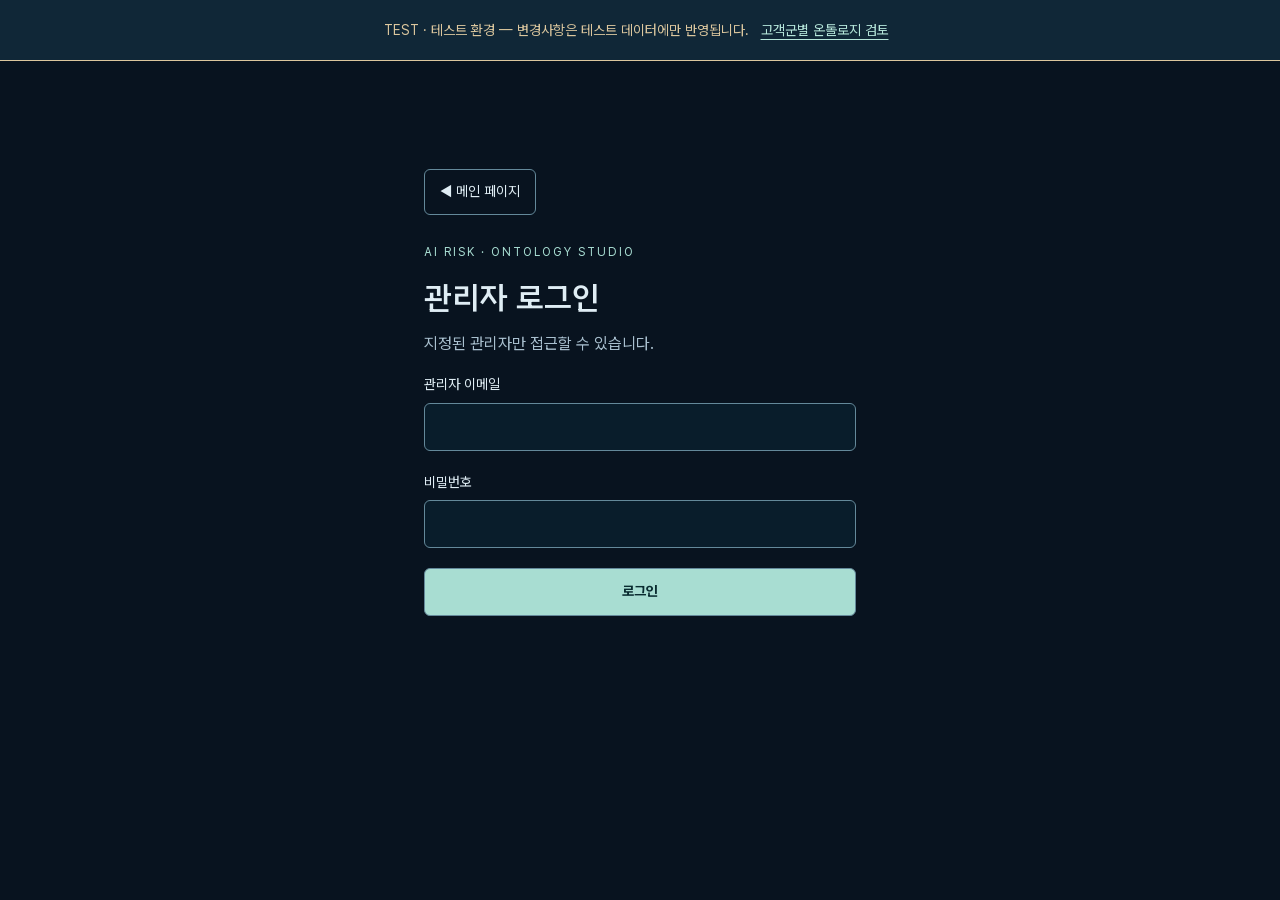
==== admin/index.html @ 8a1d4986 "Deploy verified test release 2026-10-10T09-35-59-036Z-af8096" ====
<!doctype html><html lang="ko"><head><meta charset="utf-8"><meta name="viewport" content="width=device-width,initial-scale=1"><meta name="robots" content="noindex,nofollow"><meta http-equiv="Content-Security-Policy" content="default-src 'none'; script-src 'self'; style-src 'self'; font-src 'self'; connect-src 'self' https://jiyngdwpdmpjiwdnyanb.supabase.co; img-src 'self'; frame-src 'self'; base-uri 'self'; form-action 'self'; object-src 'none'"><title>Ontology Studio · 관리자</title><link rel="stylesheet" href="../typography.css?v=3cce4a8bebd0"><link rel="stylesheet" href="../design-system.css?v=65d8efb1ddf2"><link rel="stylesheet" href="style.css?v=56a049bc0601"><script defer src="../design-system.js?v=c5fee0c8ad4a"></script><script defer src="../vendor/supabase/supabase.js?v=59d39487c358"></script><script defer src="supabase-client.js?v=5d4dd724b2d3"></script><script defer src="../ontology-model.js?v=e45976063c75"></script><script defer src="../gap-engine.js?v=27c63c56bf07"></script><script defer src="editor.js?v=c710503fe999"></script><script defer src="participants.js?v=30a45d726e4e"></script><script defer src="../gap-audience-data.js?v=ede830a0fef1"></script><script defer src="../gap-audience-en.js?v=f5d337f976ab"></script><script defer src="../report-model.js?v=b1a3f918ff17"></script><script defer src="../report-view.js?v=c445baf2b1e0"></script><script defer src="ai-settings.js?v=7ded7d753eb6"></script><script defer src="report-ai.js?v=bfe056c7ac19"></script><script defer src="../report-countries.js?v=1fb9ab42c488"></script><script defer src="reports.js?v=923935f735a0"></script><script defer src="workspace-tabs.js?v=c898543c533c"></script><link rel="stylesheet" href="../reports.css?v=e0527166ae8d"><link rel="stylesheet" href="ai-settings.css?v=958fc06388a9"><link rel="stylesheet" href="../test-environment.css?v=90b4c5622796"></head><body><aside class="test-environment-banner" data-no-translate aria-label="테스트 환경">TEST · 테스트 환경 — 변경사항은 테스트 데이터에만 반영됩니다. <a class="ds-link" href="../audience-ontology.html">고객군별 온톨로지 검토</a></aside><section id="access-gate" class="login"><a class="home-link" href="../">◀ 메인 페이지</a><h1>관리자 권한 확인</h1><p id="gate-message" role="status">Supabase 로그인과 편집 권한을 확인하고 있습니다…</p><a href="login.html">관리자 로그인으로 이동</a></section><main id="editor" hidden>
<header><div><p class="eyebrow">AI RISK · ADMIN ONLY</p><h1>Ontology Studio</h1><p class="muted">위험과 정책을 연결하는 개념·통제수단·근거를 관리합니다.</p></div><div class="header-actions"><a class="home-link" href="../">◀ 메인 페이지</a><button id="logout">로그아웃</button></div></header>
<nav class="admin-workspace-tabs" role="tablist" aria-label="관리자 작업"><button id="ontology-workspace-tab" role="tab" aria-selected="true" aria-controls="ontology-workspace" data-admin-workspace="ontology">온톨로지</button><button id="weekly-workspace-tab" role="tab" aria-selected="false" aria-controls="weekly-workspace" data-admin-workspace="weekly" tabindex="-1">주간 TOP 10</button><button id="participants-workspace-tab" role="tab" aria-selected="false" aria-controls="participants-workspace" data-admin-workspace="participants" tabindex="-1">참여자</button><button id="reports-workspace-tab" role="tab" aria-selected="false" aria-controls="reports-workspace" data-admin-workspace="reports" tabindex="-1">Gap 보고서</button></nav><div id="ontology-workspace" role="tabpanel" aria-labelledby="ontology-workspace-tab"><section class="toolbar"><span id="version">불러오는 중…</span><button id="reload">최신본 불러오기</button><button id="export">초안 JSON 내려받기</button><label class="file-button">JSON 가져오기<input id="import" type="file" accept="application/json,.json"></label><button id="save" class="primary">초안 저장</button><button id="publish">발행 검토</button></section>
<p id="message" role="status" aria-live="polite"></p>
<div class="explanation"><p><b>편집 ▶ 초안 저장 ▶ 발행 검토 ▶ 확인</b><br>초안 저장은 서버에 보관하는 단계입니다. 발행해야 공개 분석에 적용되며, 열린 Gap Analyzer에서는 ‘최신 온톨로지 반영’을 누르세요. JSON 내려받기는 파일 백업입니다.</p><p>공통 AI 원칙 매칭도 검토 완료된 개념과 별칭으로만 수행합니다. 항목을 초안으로 바꾸고 저장·발행하면 해당 근거가 제외됩니다. 다른 발행된 연결이 있으면 후보는 남을 수 있습니다.</p><strong>개념 ▶ 필요한 통제수단 ◀ 정책 조항</strong><p>별칭은 같은 의미의 분류를 연결합니다. 상위 원칙 대응은 위험의 세부 원칙을 정책의 통합 원칙으로 연결하며, 그 정책이 세부 위험을 다룬다는 확정은 아닙니다. 관계는 어떤 통제수단이 필요한지, 정책 연결은 어느 정책 조항이 그 수단을 다루는지 기록합니다. <b>검토 완료 + 출처 + 근거 메모</b>가 있는 항목만 발행합니다. 매칭은 검토 후보이며 법적 적용·효과 확정이 아닙니다.</p></div>
<label>온톨로지 이름<input id="ontology-name" maxlength="120" placeholder="예: 공통 AI 원칙 매칭"></label>
<nav id="tabs" aria-label="편집 영역"></nav><div class="editor-grid"><section><div class="list-head"><h2 id="list-title">개념</h2><button id="add">새 항목</button></div><label>목록 검색<input id="search" type="search" placeholder="ID·이름·국가·정책 ID 검색"></label><div id="items"></div></section><section id="detail" class="detail"><p class="muted">편집할 항목을 선택하세요.</p></section></div>
<section class="preview"><h2>매칭 미리보기</h2><p class="muted">현재 편집 초안으로 아래 입력을 비교합니다. 실제 발행본에는 영향을 주지 않습니다. 원문과 동일한 분류명을 한 줄에 하나씩 입력하세요. 원칙명 안의 쉼표는 그대로 유지합니다.</p><form id="preview-form" class="fields"><label>국가 코드<input name="country" value="KOR" pattern="[A-Z]{3}" required></label><label>정책 ID<input name="policyId" type="number" min="1" value="1" required></label><label>기준일<input name="date" type="date" required></label><label>위험 산업<textarea name="industries" rows="2"></textarea></label><label>위험 AI 수행 작업<textarea name="ai_tasks" rows="2"></textarea></label><label>위험 책임 주체<textarea name="actors" rows="2"></textarea></label><label>위험 AI 원칙<textarea name="principles" rows="2"></textarea></label><label>위험 피해 유형<textarea name="harm_types" rows="2"></textarea></label><label>위험 피해 대상<textarea name="harmed_entities" rows="2"></textarea></label><label>정책 AI 원칙<textarea name="policyPrinciples" rows="2"></textarea></label><button type="submit">현재 초안으로 분석</button></form><pre id="preview-result" tabindex="0">개념이나 정책 연결을 편집한 뒤 매칭 근거를 확인하세요.</pre></section>
<section><h2>발행 이력</h2><p class="muted">이전 발행본을 초안으로 복원한 뒤 검토·저장·재발행할 수 있습니다. 최대 50개 발행본을 보관합니다.</p><div id="history"></div></section>
<dialog id="confirm" aria-labelledby="confirm-title" aria-describedby="confirm-text"><h2 id="confirm-title"></h2><p id="confirm-text"></p><div class="actions"><button id="cancel">취소</button><button id="accept" class="primary">확인</button></div></dialog>
</div><section id="weekly-workspace" role="tabpanel" aria-labelledby="weekly-workspace-tab" hidden><iframe id="weekly-frame" title="주간 TOP 10 후보 리뷰 및 발행"></iframe></section><section id="participants-workspace" role="tabpanel" aria-labelledby="participants-workspace-tab" hidden>
<h2>함께하는 사람</h2><p class="muted">참여자의 소개와 성과물, SNS를 관리합니다. 이미지와 링크는 HTTPS 주소로 등록하세요.</p>
<div class="explanation">참여자 개인의 요청 또는 동의를 받아 게재하는 정보입니다. 공개할 정보와 이미지, SNS 각각의 게재 범위를 확인해 주세요.</div>
<div class="toolbar"><button id="people-load">저장본 불러오기</button><button id="people-add" disabled>참여자 추가</button><button id="people-save" class="primary" disabled>초안 저장</button><button id="people-publish" disabled>공개 반영 검토</button></div>
<p id="people-status" role="status" aria-live="polite">참여자 정보를 불러오는 중…</p>
<div class="people-editor-layout">
<section id="people-browser" class="people-browser" aria-labelledby="people-list-title">
<h3 id="people-list-title">참여자 목록</h3>
<label for="people-search">이름·역할·소속 검색<input id="people-search" type="search" placeholder="참여자 찾기" disabled></label>
<label for="people-filter">공개 설정<select id="people-filter" disabled><option value="all">전체</option><option value="visible">공개 설정</option><option value="hidden">숨김 설정</option></select></label>
<p id="people-count" class="muted" role="status"></p><div id="people-list" aria-label="편집할 참여자"></div>
</section>
<section id="people-detail" class="person-editor detail" aria-label="선택한 참여자 편집"><p class="muted">목록에서 참여자를 선택하세요.</p></section>
</div>
<dialog id="people-confirm" aria-labelledby="people-confirm-title"><h2 id="people-confirm-title">참여자 정보 공개 반영</h2><p id="people-confirm-copy"></p><div class="actions"><button id="people-cancel">취소</button><button id="people-accept" class="primary">공개 반영</button></div></dialog>
</section><section id="reports-workspace" role="tabpanel" aria-labelledby="reports-workspace-tab" hidden>
<h2>Gap 분석 보고서</h2><p class="muted">공개 보고서는 정책기관·연구자·컨설턴트가 함께 활용합니다. 기업 맞춤 보고서는 비공개로 작성하고 개별 제공합니다.</p>
<div class="toolbar"><button id="report-reload">저장본 불러오기</button><button id="report-new-policy">공개 보고서 새 초안</button><button id="report-new-enterprise">기업 보고서 새 초안</button><button id="report-save" class="primary" disabled>초안 저장</button><button id="report-preview-button" disabled>미리보기</button><button id="report-export" disabled>초안 Markdown 내려받기</button><button id="report-final" disabled>기업 최종본 검토</button><button id="report-publish" disabled>공개 발행 검토</button><button id="report-withdraw" disabled>공개 취소</button></div>
<details id="ai-settings" data-endpoint="test-gap-report-generate" data-state-rpc="airisk_test_reports_ai_state" class="ai-settings"><summary>Gap 보고서 전용 AI API 세팅</summary><p>공개·기업 Gap 보고서 전용 설정이며 주간 TOP 10과 분리됩니다. API 키는 Supabase Vault에 암호화해 보관하며 저장 후 원문을 다시 표시하지 않습니다. 빈 키 입력은 기존 제공자의 키를 유지합니다. 제공자를 바꾸면 새 키가 필요합니다.</p><p>설정과 모델 조회는 자료를 전송하지 않습니다. 보고서의 AI 생성 버튼을 누르고 확인하면 분석 질문과 선택한 증빙 발췌문을 이 제공자에게 전송합니다. 제공자 API 사용 요금이 발생할 수 있습니다.</p><p id="ai-saved">설정 확인 전</p><form id="ai-settings-form" autocomplete="off"><fieldset id="ai-fields"><label for="ai-provider">AI 제공자</label><select id="ai-provider"><option value="gemini">Google Gemini</option><option value="openai">OpenAI</option><option value="anthropic">Anthropic Claude</option></select><label for="ai-key">API 키 · 신규 등록 / 교체</label><input id="ai-key" type="password" autocomplete="new-password" spellcheck="false" maxlength="4096" aria-describedby="ai-key-note"><p id="ai-key-note">입력값은 브라우저 저장소·JSON 백업에 저장하지 않습니다. 저장 성공 시 입력란을 비웁니다.</p><a id="ai-key-help" class="ds-link" href="https://aistudio.google.com/app/apikey" target="_blank" rel="noopener noreferrer">API 키 발급 페이지 ▶</a><label for="ai-model">모델 ID</label><input id="ai-model" maxlength="200" required spellcheck="false" placeholder="모델 목록에서 선택하거나 직접 입력"><div class="actions"><button id="ai-models" type="button">모델 목록 불러오기</button></div><select id="ai-model-list" size="5" aria-label="조회한 모델 목록" hidden></select><div class="actions"><button id="ai-save" type="submit" class="primary">설정 저장</button><button id="ai-test" type="button">저장된 연결 확인</button><button id="ai-reload" type="button">저장본 불러오기</button><button id="ai-delete" type="button" class="danger">서버 설정 삭제</button></div></fieldset><p id="ai-status" role="status"></p></form></details><p id="report-admin-status" class="ds-status" role="status" aria-live="polite">보고서 작업을 선택하세요.</p><div class="report-editor-layout"><div id="report-admin-list" aria-label="보고서 목록"></div><section id="report-detail"><p class="ds-muted">목록에서 선택하거나 새 보고서를 시작하세요.</p></section></div>
<dialog id="report-preview" aria-label="보고서 미리보기 및 발행 검토"><div class="report-actions report-preview-actions"><button id="report-close">닫기</button><button id="report-final-html" hidden>최종본 내려받기 · 인쇄/PDF용 HTML</button><button id="report-final-md" hidden>최종본 Markdown</button><button id="report-accept" class="primary" hidden>검토한 보고서 공개 발행</button></div><article id="report-preview-content" class="report-reader"></article></dialog>
</section><dialog id="ai-confirm" aria-labelledby="ai-confirm-title" aria-describedby="ai-confirm-text"><h2 id="ai-confirm-title">AI 설정 변경 확인</h2><p id="ai-confirm-text"></p><div class="actions"><button id="ai-cancel">취소</button><button id="ai-accept" class="primary">확인</button></div></dialog><dialog id="report-ai-preview" aria-label="AI 보고서 제안"><div class="report-actions report-preview-actions"><button id="report-ai-close">반영하지 않고 닫기</button><button id="report-ai-apply" class="primary">제안을 편집 초안에 반영</button></div><article id="report-ai-preview-content" class="report-reader"></article></dialog></main></body></html>
---- typography.css ----
@import url("./fonts.css");
/* Typography adapted from WORFLOGY; self-hosted font licenses in assets/fonts. */
:root{--font-body:"Upright Quotes", Pretendard, "Malgun Gothic", system-ui, sans-serif;--font-title:"Upright Quotes", "Space Grotesk", SUITE, Pretendard, sans-serif;--font-number:"Upright Quotes", "Space Grotesk", Pretendard, sans-serif;--type-body:var(--airisk-foundation-type-16px);--type-ui:var(--airisk-foundation-type-14px);--type-meta:var(--airisk-foundation-type-12px)}
html{text-size-adjust:100%;-webkit-text-size-adjust:100%}body{font-family:var(--font-body);font-size:var(--type-body);line-height:1.7;word-break:keep-all;overflow-wrap:break-word}button,input,select,textarea{font-family:inherit;line-height:1.5}h1,h2,h3,h4{font-family:var(--font-title);font-weight:700;line-height:1.4;text-wrap:balance}p{margin-block:var(--airisk-foundation-space-12px);text-wrap:pretty}
#risk-title,.policy-heading>.eyebrow{font-family:var(--font-number)}#risk-title{font-size:var(--ds-type-section);line-height:1.25;letter-spacing:0;margin:0 0 var(--airisk-foundation-space-14px)}.risk-kicker{font-size:var(--ds-type-meta);letter-spacing:0;line-height:1.5}.risk-country h2{font-size:var(--airisk-foundation-type-28px)}.risk-country>span{font-size:var(--ds-type-meta)}#risk-state{font-size:var(--ds-type-meta);line-height:1.6}.risk-period{font-size:var(--ds-type-meta);line-height:1.6}.metric-main>span,.metric-pair span{font-size:var(--ds-type-ui);line-height:1.5}.metric-main small,.metric-pair small{font-size:var(--ds-type-meta);line-height:1.5}.metric-main strong{font-family:var(--font-number);font-variant-numeric:tabular-nums;font-size:var(--airisk-foundation-type-48px);line-height:1.2;font-weight:500}.metric-pair strong{font-family:var(--font-number);font-variant-numeric:tabular-nums;font-size:var(--airisk-foundation-type-28px);line-height:1.4}.metric-main{padding-left:var(--airisk-foundation-space-82px);min-height:88px;margin:var(--airisk-foundation-space-14px) 0}#risk-donut{width:66px;height:66px;top:10px}.overview-heading{flex-wrap:wrap;gap:var(--airisk-foundation-space-4px)}.overview-heading h3{font-size:var(--ds-type-body)}.overview-heading>span,.overview-note{font-size:var(--ds-type-meta);line-height:1.6}.overview-row{font-size:var(--airisk-foundation-type-15px);padding:var(--airisk-foundation-space-10px) var(--airisk-foundation-space-12px)}.overview-row strong{font-size:var(--airisk-foundation-type-15px);font-variant-numeric:tabular-nums}.journey-primary,.journey-close,.map-controls button,#risk-refresh{font-size:var(--ds-type-ui);line-height:1.5}.journey-primary{min-height:44px}.risk-note,.risk-sources a{font-size:var(--ds-type-meta);line-height:1.65}.risk-sources{flex-wrap:wrap}.eyebrow{font-size:var(--ds-type-meta);line-height:1.5;letter-spacing:1px}.policy-heading h2{font-size:var(--airisk-foundation-type-28px);font-weight:700;line-height:1.45}.policy-heading p{font-size:var(--ds-type-body);line-height:1.75;color:var(--ds-text-muted)}.policy-questions span{font-size:var(--ds-type-ui);line-height:1.6}.policy-heading small{font-size:var(--ds-type-meta);line-height:1.7;color:var(--airisk-foundation-color-a1b8c8)}.community-entry h2{font-size:var(--airisk-foundation-type-26px);font-weight:700;line-height:1.4}.community-entry p{font-size:var(--airisk-foundation-type-15px);line-height:1.65}.community-entry{padding:var(--airisk-foundation-space-18px) var(--airisk-foundation-space-24px)}.community-entry .eyebrow{font-size:var(--ds-type-meta)}
.journey-dialog-head h2{font-size:var(--ds-type-section);line-height:1.4}.explorer h3{font-size:var(--airisk-foundation-type-22px)}.explorer h4{font-size:var(--airisk-foundation-type-18px);font-weight:700}.journey-dialog .scope-note,.journey-dialog .explorer-heading>span{font-size:var(--airisk-foundation-type-13px);line-height:1.7}.interest-prompt label,.interest-prompt select,.journey-dialog .classification-head,.journey-dialog .classification-head select,.type-filters button{font-size:var(--ds-type-ui)}.interest-prompt small{font-size:var(--ds-type-meta)}.type-filters button{min-height:40px}.journey-dialog .category-bar-label{font-size:var(--airisk-foundation-type-15px);line-height:1.6}.category-bar{padding:var(--airisk-foundation-space-10px)}.filter-caption,.filter-caption button{font-size:var(--airisk-foundation-type-13px)}.trend-heading>span,.records-heading>span{font-size:var(--ds-type-meta)}.trend-heading{gap:var(--airisk-foundation-space-12px);flex-wrap:wrap}.month-count,.month-label{font-size:var(--ds-type-meta)}.month-column{min-width:44px}.month-count{font-variant-numeric:tabular-nums}.journey-dialog .record-title{font-size:var(--ds-type-body);line-height:1.7}.record-meta,.record-note{font-size:var(--ds-type-meta);line-height:1.65}.record-pagination,.record-pagination button{font-size:var(--ds-type-ui)}.detail-body h3,.discussion-body h3{font-size:var(--airisk-foundation-type-28px);line-height:1.45}.detail-summary,.discussion-body>p{font-size:var(--ds-type-body);line-height:1.8;max-width:72ch}.detail-facts>div{font-size:var(--ds-type-ui);line-height:1.7}.discussion-body label,.discussion-roles span{font-size:var(--ds-type-ui)}.discussion-body small{font-size:var(--ds-type-meta);line-height:1.7}#discussion-status{font-size:var(--ds-type-ui)}.record-title,.detail-summary,.detail-body h3{overflow-wrap:anywhere;word-break:normal}
#risk-panel{width:350px;padding:var(--airisk-foundation-space-22px)}.policy-heading{width:285px}.source-details{margin-top:var(--airisk-foundation-space-12px)}.source-details>summary{font-size:var(--ds-type-ui);cursor:pointer;color:var(--airisk-foundation-color-acc7d7)}.source-details .risk-note{margin:var(--airisk-foundation-space-8px) 0}.source-details #risk-updated{display:block}
@media(min-width:701px) and (max-width:1150px){#risk-panel{width:320px;padding:var(--airisk-foundation-space-18px)}.policy-heading{width:230px}.policy-heading h2{font-size:var(--ds-type-section)}.community-entry h2{font-size:var(--airisk-foundation-type-23px)}.community-entry p{font-size:var(--ds-type-ui)}}
@media(max-width:700px){#risk-panel{width:calc(100% - 24px);padding:var(--airisk-foundation-space-22px)}.policy-heading{width:auto}.risk-country h2{font-size:var(--airisk-foundation-type-26px)}.community-entry h2{font-size:var(--ds-type-section)}.journey-dialog-head h2{font-size:var(--ds-type-card)}.detail-body h3,.discussion-body h3{font-size:var(--ds-type-section)}.journey-dialog .explorer-heading{align-items:start;flex-direction:column}.detail-facts{gap:var(--airisk-foundation-space-10px)}.journey-dialog .record-title{font-size:var(--ds-type-body)}.interest-prompt select{max-width:100%}.journey-dialog .classification-head select{max-width:65%}}

@media(min-width:701px){#risk-panel{max-height:calc(100vh - 220px);box-sizing:border-box}.overview-categories{margin:var(--airisk-foundation-space-12px) 0;padding-top:var(--airisk-foundation-space-12px)}}
---- design-system.css ----
@import './foundation.css';
/* AI RISK design system v1.2. Shared by the application and reference page. */
:root{
 --ds-background:var(--airisk-foundation-color-08131f);--ds-surface:var(--airisk-foundation-color-102737);--ds-surface-raised:var(--airisk-foundation-color-163241);--ds-input:var(--airisk-foundation-color-091d2b);
 --ds-text:var(--airisk-foundation-color-dfedf4);--ds-text-muted:var(--airisk-foundation-color-a9c0cf);--ds-text-subtle:var(--airisk-foundation-color-9fb7c7);
 --ds-border:var(--airisk-foundation-color-426578);--ds-border-control:var(--airisk-foundation-color-64899a);
 --ds-action:var(--airisk-foundation-color-a8ddd2);--ds-action-hover:var(--airisk-foundation-color-c5eee5);--ds-on-action:var(--airisk-foundation-color-092b30);
 --ds-secondary:var(--airisk-foundation-color-193d49);--ds-secondary-hover:var(--airisk-foundation-color-234c57);--ds-link:var(--airisk-foundation-color-b5e6da);
 --ds-focus:var(--airisk-foundation-color-a8ddd2);--ds-error:var(--airisk-foundation-color-efb0b0);--ds-warning:var(--airisk-foundation-color-dcc79e);--ds-success:var(--airisk-foundation-color-a8ddd2);
 --ds-incident:var(--airisk-foundation-color-e2a98e);--ds-hazard:var(--airisk-foundation-color-8baedb);--ds-country-selected:var(--airisk-foundation-color-f5cf69);
 --ds-policy-active:var(--ds-action);--ds-policy-proposed:var(--ds-hazard);--ds-policy-complete:var(--ds-text-muted);--ds-policy-not-started:var(--ds-warning);
 --ds-space-1:var(--airisk-foundation-space-4px);--ds-space-2:var(--airisk-foundation-space-8px);--ds-space-3:var(--airisk-foundation-space-12px);--ds-space-4:var(--airisk-foundation-space-16px);--ds-space-6:var(--airisk-foundation-space-24px);--ds-space-8:var(--airisk-foundation-space-32px);--ds-space-12:var(--airisk-foundation-space-48px);
 --ds-radius-control:var(--airisk-foundation-radius-6px);--ds-radius-panel:var(--airisk-foundation-radius-8px);--ds-radius-dialog:var(--airisk-foundation-radius-12px);--ds-radius-pill:var(--airisk-foundation-radius-999px);
 --ds-font-body:"Upright Quotes", Pretendard, "Malgun Gothic", system-ui, sans-serif;--ds-font-title:"Upright Quotes", "Space Grotesk", SUITE, Pretendard, sans-serif;--ds-font-number:"Upright Quotes", "Space Grotesk", Pretendard, sans-serif;
 --ds-type-display:var(--airisk-foundation-type-40px);--ds-type-title:var(--airisk-foundation-type-32px);--ds-type-section:var(--airisk-foundation-type-24px);--ds-type-card:var(--airisk-foundation-type-20px);--ds-type-body:var(--airisk-foundation-type-16px);--ds-type-ui:var(--airisk-foundation-type-14px);--ds-type-meta:var(--airisk-foundation-type-12px);
 --ds-line-body:1.7;--ds-line-heading:1.4;--ds-line-control:1.5;
 --ds-target:44px;--ds-action-height:48px;--ds-work-width:1120px;--ds-dialog-width:1240px;
 --ds-scrollbar-size:10px;--ds-scrollbar-track:var(--ds-input);--ds-scrollbar-thumb:var(--ds-border-control);--ds-scrollbar-hover:var(--ds-action);--ds-scrollbar-radius:var(--ds-radius-pill);
 --ds-shadow:0 24px 80px var(--airisk-foundation-color-00000066);--ds-backdrop:var(--airisk-foundation-color-030b14c9);
 /* Existing layout variables resolve to the shared foundations. */
 --font-body:var(--ds-font-body);--font-title:var(--ds-font-title);--font-number:var(--ds-font-number);
 --type-body:var(--ds-type-body);--type-ui:var(--ds-type-ui);--type-meta:var(--ds-type-meta);
 --work-width:var(--ds-work-width);--work-space-xs:var(--ds-space-2);--work-space-sm:var(--ds-space-4);--work-space-md:var(--ds-space-6);--work-space-lg:var(--ds-space-8);--work-radius:var(--ds-radius-panel);--work-input-height:var(--ds-action-height);--work-textarea-height:128px;--work-panel-border:var(--ds-border);--work-panel-bg:var(--ds-surface);
}
html,body{background:var(--ds-background);color:var(--ds-text)}body{font-family:var(--ds-font-body);font-size:var(--ds-type-body);line-height:var(--ds-line-body)}
:where(button,input,select,textarea){font-family:inherit}
:where(button,a,input,select,textarea,summary,[tabindex]):focus-visible{outline:2px solid var(--ds-focus);outline-offset:3px}
:where(button,a){-webkit-tap-highlight-color:transparent}
:where(button):disabled{opacity:.45;cursor:not-allowed}
:where(button,a)[hidden]{display:none!important}
/* Primary: advance or save. Secondary: resume an existing piece of work. */
.ds-primary,.journey-primary,#explore-dialog #interest-question{display:inline-flex;align-items:center;justify-content:center;box-sizing:border-box;min-height:var(--ds-action-height);max-width:100%;gap:var(--ds-space-2);padding:var(--ds-space-3) var(--ds-space-4);border:1px solid var(--ds-action);border-radius:var(--ds-radius-control);background:var(--ds-action);color:var(--ds-on-action);font-size:var(--ds-type-ui);font-weight:700;line-height:var(--ds-line-control);text-decoration:none;white-space:normal;cursor:pointer}
.ds-primary:hover:not(:disabled),.journey-primary:hover:not(:disabled){background:var(--ds-action-hover);border-color:var(--ds-action-hover)}
.ds-secondary,#collective-work .work-secondary{display:inline-flex;align-items:center;justify-content:center;box-sizing:border-box;min-height:var(--ds-action-height);gap:var(--ds-space-2);padding:var(--ds-space-3) var(--ds-space-4);border:1px solid var(--ds-border-control);border-radius:var(--ds-radius-control);background:var(--ds-secondary);color:var(--ds-text);font-size:var(--ds-type-ui);font-weight:600;line-height:var(--ds-line-control);text-decoration:none;cursor:pointer}
.ds-secondary:hover:not(:disabled),#collective-work .work-secondary:hover:not(:disabled){background:var(--ds-secondary-hover);border-color:var(--ds-action);color:var(--ds-text);text-decoration:none}
.ds-quiet,.journey-close,.map-controls>button,.map-zoom-controls button,#risk-refresh,.record-pagination button{display:inline-flex;align-items:center;justify-content:center;box-sizing:border-box;min-height:var(--ds-target);padding:var(--ds-space-2) var(--ds-space-3);border:1px solid var(--ds-border-control);border-radius:var(--ds-radius-control);background:var(--ds-surface);color:var(--ds-text);font-size:var(--ds-type-ui);line-height:var(--ds-line-control);cursor:pointer}
.ds-quiet:hover:not(:disabled),.journey-close:hover,.map-controls>button:hover,.map-zoom-controls button:hover,#risk-refresh:hover:not(:disabled),.record-pagination button:hover:not(:disabled){background:var(--ds-surface-raised)}
.ds-link,.risk-sources a,#collective-work .work-action:not(.work-secondary),#collective-work .work-source-link,.journey-link{display:inline-flex;align-items:center;box-sizing:border-box;min-height:var(--ds-target);max-width:100%;padding:var(--ds-space-2);border:0;border-radius:var(--ds-radius-control);background:transparent;color:var(--ds-link);font-size:var(--ds-type-ui);line-height:var(--ds-line-control);text-decoration:underline;text-underline-offset:4px;cursor:pointer}
.ds-link:hover,.risk-sources a:hover,#collective-work .work-action:not(.work-secondary):hover,.journey-link:hover{background:var(--ds-surface-raised);color:var(--ds-text)}
/* Choice controls use aria-pressed as their single state source. */
.ds-chip,.classification-chip,#explore-dialog .classification-chip{box-sizing:border-box;min-height:var(--ds-target);padding:var(--ds-space-2) var(--ds-space-3);border:1px solid var(--ds-border-control);border-radius:var(--ds-radius-pill);background:var(--ds-surface);color:var(--ds-text);font:inherit;font-size:var(--ds-type-ui);line-height:var(--ds-line-control);cursor:pointer;white-space:normal}
.ds-chip[aria-pressed=true],.classification-chip[aria-pressed=true],#explore-dialog .classification-chip[aria-pressed=true],.explore-mobile-tabs button[aria-pressed=true]{background:var(--ds-action);color:var(--ds-on-action);border-color:var(--ds-action);font-weight:700}
.type-filters button,.explore-mobile-tabs button{min-height:var(--ds-target);font-size:var(--ds-type-ui)}
.type-filters [aria-pressed=true]{background:var(--ds-secondary-hover);color:var(--ds-text)}
#clear-category{min-height:var(--ds-target);padding-inline:var(--ds-space-2);color:var(--ds-link)}
/* Panels, input fields, and feedback. */
.ds-panel,#collective-work .flow-form,#collective-work .case-row,#collective-work #case-workspace,#collective-work .work-card,#collective-work .inquiry-context,.detail-facts>div{background:var(--ds-surface);border:1px solid var(--ds-border);border-radius:var(--ds-radius-panel);color:var(--ds-text)}
.ds-panel{padding:var(--ds-space-6)}
#collective-work .inquiry-context{background:var(--ds-surface-raised);border-left:3px solid var(--ds-action)}
.ds-field,.ds-field textarea{display:grid;gap:var(--ds-space-2)}
.ds-input,#collective-work .flow-form input,#collective-work .flow-form textarea,.discussion-body textarea{box-sizing:border-box;width:100%;min-width:0;min-height:var(--ds-action-height);padding:var(--ds-space-3);border:1px solid var(--ds-border-control);border-radius:var(--ds-radius-control);background:var(--ds-input);color:var(--ds-text);font:inherit;font-size:var(--ds-type-body);line-height:var(--ds-line-control)}
.ds-input::placeholder,#collective-work .flow-form input::placeholder,#collective-work .flow-form textarea::placeholder,.discussion-body textarea::placeholder{color:var(--ds-text-subtle);opacity:1}
.ds-input[aria-invalid=true]{border-color:var(--ds-error)}
.ds-muted,.journey-disclosure,.scope-note,.selection-hint,.risk-note,.overview-note,.record-note,.record-meta{color:var(--ds-text-muted)}
.ds-status{display:flex;gap:var(--ds-space-2);align-items:baseline;padding:var(--ds-space-3) var(--ds-space-4);border-left:3px solid currentColor;background:var(--ds-surface-raised);font-size:var(--ds-type-ui)}
.ds-status[data-state=error]{color:var(--ds-error)}.ds-status[data-state=loading]{color:var(--ds-text-muted)}.ds-status[data-state=success]{color:var(--ds-success)}.ds-status[data-state=empty]{color:var(--ds-text-muted)}
#risk-state[data-state=error],#inquiry-status[data-state=error]{color:var(--ds-error)}
#risk-state[data-state=loading]{color:var(--ds-text-muted)}
.state-badge{font-size:var(--ds-type-meta);line-height:var(--ds-line-control);border-radius:var(--ds-radius-pill)}
/* Modal layout remains responsive; close only via an explicit close button. */
.journey-dialog,.ds-dialog{padding:0;box-sizing:border-box;max-width:calc(100vw - 24px);max-height:calc(100dvh - 24px);border:1px solid var(--ds-border-control);border-radius:var(--ds-radius-dialog);background:var(--ds-surface);color:var(--ds-text);box-shadow:var(--ds-shadow)}
.journey-dialog::backdrop,.ds-dialog::backdrop{background:var(--ds-backdrop);backdrop-filter:blur(5px)}
.journey-dialog-head,.ds-dialog-head{padding:var(--ds-space-4) var(--ds-space-6);display:flex;align-items:center;justify-content:space-between;gap:var(--ds-space-4);border-bottom:1px solid var(--ds-border);background:var(--ds-surface-raised)}
.journey-dialog-head h2,.ds-dialog-head h2{margin:0;font-family:var(--ds-font-title);font-size:var(--ds-type-section);line-height:var(--ds-line-heading)}
#explore-dialog{width:min(var(--ds-dialog-width),calc(100vw - 40px))}
#explore-dialog .explorer{padding:var(--ds-space-4) var(--ds-space-6)}
.map-gesture-guide{border-color:var(--ds-border);color:var(--ds-text-muted);font-size:var(--ds-type-meta)}
.incident-dot{background:var(--ds-incident)}.hazard-dot{background:var(--ds-hazard)}
@media(max-width:760px){.journey-dialog-head,.ds-dialog-head{padding:var(--ds-space-3) var(--ds-space-4)}.journey-dialog-head h2,.ds-dialog-head h2{font-size:var(--ds-type-card)}#explore-dialog{width:calc(100vw - 16px)}#explore-dialog .explorer{padding:var(--ds-space-3) var(--ds-space-4)}#explore-dialog #interest-question{min-height:var(--ds-target);padding:var(--ds-space-2) var(--ds-space-3)}}
@media(prefers-reduced-motion:reduce){html{scroll-behavior:auto}*,*::before,*::after{animation-duration:.01ms!important;transition-duration:.01ms!important}}

#collective-work .work-header h1{font-size:clamp(var(--ds-type-title),2.8vw,var(--ds-type-display));line-height:var(--ds-line-heading)}
#explore-dialog .scope-note{font-size:var(--ds-type-meta)!important}
#explore-dialog .explorer-heading>span{font-size:var(--ds-type-meta)}

/* Scrollbars: shared vertical/horizontal treatment; explicit hidden-scroll layouts remain opt-outs. */
:where(*){scrollbar-width:thin;scrollbar-color:var(--ds-scrollbar-thumb) var(--ds-scrollbar-track)}
@supports selector(::-webkit-scrollbar){
 :where(*){scrollbar-width:auto;scrollbar-color:auto}
 ::-webkit-scrollbar{width:var(--ds-scrollbar-size);height:var(--ds-scrollbar-size)}
 ::-webkit-scrollbar-track{background:var(--ds-scrollbar-track);border-radius:var(--ds-scrollbar-radius)}
 ::-webkit-scrollbar-thumb{background:var(--ds-scrollbar-thumb);border:2px solid var(--ds-scrollbar-track);border-radius:var(--ds-scrollbar-radius);min-height:32px;min-width:32px}
 ::-webkit-scrollbar-thumb:hover{background:var(--ds-scrollbar-hover)}
 ::-webkit-scrollbar-thumb:active{background:var(--ds-action-hover)}
 ::-webkit-scrollbar-corner{background:var(--ds-scrollbar-track)}
}
@media(forced-colors:active){:where(*){scrollbar-color:auto}::-webkit-scrollbar-track,::-webkit-scrollbar-corner{background:Canvas}::-webkit-scrollbar-thumb{background:ButtonText;border-color:Canvas}::-webkit-scrollbar-thumb:hover,::-webkit-scrollbar-thumb:active{background:Highlight}}

/* 412 × 914 phone reference: useful map height, readable disclosures and inputs. */
@media(max-width:480px){
 #observatory #globe{height:34dvh;min-height:260px;max-height:340px}
 #observatory #selected-country{top:calc(34dvh - 60px);bottom:auto;max-width:calc(100% - 32px)}
 #risk-panel,#policy-panel{overflow-wrap:anywhere}
 #observatory .source-details > summary{min-height:44px;box-sizing:border-box;padding-block:var(--airisk-foundation-space-10px);font-size:var(--airisk-foundation-type-14px)}
 .journey-dialog,.ds-dialog{max-height:calc(100dvh - 24px - env(safe-area-inset-bottom,0px));overscroll-behavior:contain}
 .journey-dialog-head{gap:var(--airisk-foundation-space-12px)}.journey-dialog-head .journey-close{flex-shrink:0}
 input:not([type=checkbox]):not([type=radio]),select,textarea{font-size:var(--airisk-foundation-type-16px)!important;max-width:100%}
}

/* Runtime measurements; visual treatments stay in component styles. */
.month-bar{height:var(--month-height)}
#risk-donut{background:conic-gradient(var(--ds-incident) 0 var(--incident-share,0%),var(--ds-hazard) var(--incident-share,0%) 100%)}
#incident-bar,#hazard-bar{width:var(--risk-share)}
.policy-status-bar span{width:var(--policy-share)}

/* Shared disclosures preserve native keyboard and expanded-state semantics. */
summary{box-sizing:border-box;min-height:var(--ds-target);padding-block:var(--ds-space-2);font-size:var(--ds-type-ui);line-height:var(--ds-line-body);cursor:pointer;overflow-wrap:anywhere}
summary::marker{content:'▶  ';color:var(--ds-action)}
details[open]>summary::marker{content:'▼  '}
/* Label/value rows: keep labels aligned and allow long evidence to wrap. */
.ds-facts{display:grid;grid-template-columns:minmax(0,10em) minmax(0,1fr);gap:var(--ds-space-2) var(--ds-space-4);margin:var(--ds-space-4) 0;font-size:var(--ds-type-ui);line-height:var(--ds-line-body)}
.ds-facts dt{font-weight:600;color:var(--ds-text-muted)}
.ds-facts dd{margin:0;min-width:0;overflow-wrap:anywhere;color:var(--ds-text)}
@media(max-width:540px){.ds-facts{grid-template-columns:minmax(0,1fr);row-gap:var(--ds-space-1)}.ds-facts dd+dt{margin-top:var(--ds-space-3)}}

/* Shared in-page confirmations and accessible field validation. */
dialog.ds-confirm{width:560px;max-width:calc(100vw - var(--ds-space-8));max-height:calc(100dvh - var(--ds-space-8));padding:var(--ds-space-6);overflow:auto;overscroll-behavior:contain;font-family:var(--ds-font-body)}
.ds-confirm h2{margin:0;font-size:var(--ds-type-section);line-height:var(--ds-line-heading)}
.ds-confirm p{margin:var(--ds-space-4) 0 var(--ds-space-6);font-size:var(--ds-type-body);line-height:var(--ds-line-body);white-space:pre-line;overflow-wrap:anywhere}
.ds-confirm-actions{display:flex;justify-content:flex-end;align-items:stretch;gap:var(--ds-space-3);flex-wrap:wrap}
.ds-confirm-actions button{flex:1 1 0;min-width:0;min-height:var(--ds-action-height);margin:0}
.ds-field-error{display:block;color:var(--ds-error);font-size:var(--ds-type-ui);line-height:var(--ds-line-body);overflow-wrap:anywhere}
input[aria-invalid=true],select[aria-invalid=true],textarea[aria-invalid=true]{border-color:var(--ds-error)}
@media(max-width:540px){dialog.ds-confirm{padding:var(--ds-space-4)}.ds-confirm h2{font-size:var(--ds-type-card)}}
---- admin/style.css ----
:root{color-scheme:dark;font-family:var(--ds-font-body);color:var(--ds-text);background:var(--ds-background);line-height:var(--ds-line-body)}*{box-sizing:border-box}body{margin:0}main{max-width:1320px;margin:auto;padding:var(--ds-space-8) var(--ds-space-6)}h1{font-size:var(--airisk-foundation-type-32px);margin:0}h2{font-size:var(--ds-type-section);margin:0 0 var(--airisk-foundation-space-16px)}h3{font-size:var(--airisk-foundation-type-17px)}p{margin:var(--airisk-foundation-space-8px) 0 var(--airisk-foundation-space-16px)}.eyebrow{color:var(--ds-action);font-size:var(--airisk-foundation-type-12px);letter-spacing:2px}.muted{color:var(--ds-text-muted)}header,.toolbar,.list-head,.actions{display:flex;gap:var(--airisk-foundation-space-12px);align-items:center;flex-wrap:wrap}header{justify-content:space-between;margin-bottom:var(--airisk-foundation-space-24px)}button,.file-button{background:var(--ds-secondary);color:var(--ds-text);border:1px solid var(--ds-border-control);border-radius:var(--ds-radius-control);padding:var(--airisk-foundation-space-10px) var(--airisk-foundation-space-15px);min-height:var(--ds-target);font:inherit;font-size:var(--ds-type-ui);cursor:pointer}button:hover,.file-button:hover{background:var(--ds-secondary-hover)}button:disabled{opacity:.5;cursor:default}.primary{background:var(--ds-action);color:var(--ds-on-action);font-weight:700}.primary:hover{background:var(--ds-action-hover)}button[aria-current=true],button[aria-pressed=true]{border-color:var(--ds-action);background:var(--ds-secondary-hover)}.danger{color:var(--ds-error)}input,select,textarea{background:var(--ds-input);border:1px solid var(--ds-border-control);border-radius:var(--ds-radius-control);color:inherit;font:inherit;padding:var(--airisk-foundation-space-10px);width:100%;min-width:0}textarea{min-height:100px;resize:vertical}label{display:grid;gap:var(--airisk-foundation-space-6px);font-size:var(--ds-type-ui)}button:focus-visible,input:focus-visible,textarea:focus-visible,select:focus-visible,summary:focus-visible{outline:2px solid var(--ds-action);outline-offset:3px}.toolbar{padding:var(--airisk-foundation-space-16px);border:1px solid var(--ds-border);border-radius:var(--ds-radius-panel);background:var(--ds-surface)}.toolbar span{margin-right:auto;font-size:var(--ds-type-ui);overflow-wrap:anywhere}.file-button{display:flex;align-items:center}.file-button input{max-width:160px;font-size:var(--ds-type-ui);padding:0;border:0}.explanation{background:var(--ds-surface);padding:var(--airisk-foundation-space-20px);border-left:3px solid var(--ds-action);margin:var(--airisk-foundation-space-24px) 0}.explanation p{margin-bottom:0}nav{display:flex;gap:var(--airisk-foundation-space-10px);margin:var(--airisk-foundation-space-24px) 0;flex-wrap:wrap}.editor-grid{display:grid;grid-template-columns:320px minmax(0,1fr);gap:var(--airisk-foundation-space-24px)}.list-head{justify-content:space-between}.list-head h2{margin:0}#items{display:grid;gap:var(--airisk-foundation-space-8px);max-height:720px;overflow:auto;margin-top:var(--airisk-foundation-space-16px)}#items button{text-align:left;display:grid;gap:var(--airisk-foundation-space-4px);overflow-wrap:anywhere}#items small{color:var(--ds-text-muted)}.detail{min-width:0;padding:var(--airisk-foundation-space-24px);background:var(--ds-surface);border:1px solid var(--ds-border);border-radius:var(--ds-radius-panel)}.fields{display:grid;grid-template-columns:repeat(2,minmax(0,1fr));gap:var(--airisk-foundation-space-16px)}.fields .wide{grid-column:1/-1}.actions{margin-top:var(--airisk-foundation-space-24px)}#message{white-space:pre-wrap;color:var(--ds-warning);min-height:26px}#message.error{color:var(--ds-error)}.preview{margin:var(--airisk-foundation-space-40px) 0;padding-top:var(--airisk-foundation-space-24px);border-top:1px solid var(--ds-border)}pre{white-space:pre-wrap;overflow-wrap:anywhere;background:var(--ds-surface);border-radius:var(--ds-radius-panel);padding:var(--airisk-foundation-space-20px);font-size:var(--ds-type-ui)}.history-row{padding:var(--airisk-foundation-space-12px) 0;border-bottom:1px solid var(--ds-border);display:flex;gap:var(--airisk-foundation-space-16px);align-items:center;justify-content:space-between;overflow-wrap:anywhere}dialog{background:var(--ds-surface);color:var(--ds-text);border:1px solid var(--ds-border-control);border-radius:var(--ds-radius-dialog);max-width:560px;width:calc(100% - 32px);padding:var(--airisk-foundation-space-28px)}dialog::backdrop{background:var(--ds-backdrop)}.login{max-width:480px;padding-top:12vh;margin-inline:auto;padding-inline:var(--airisk-foundation-space-24px)}.login form{display:grid;gap:var(--airisk-foundation-space-20px)}#confirm-text{white-space:pre-line}@media(max-width:760px){main{padding:var(--airisk-foundation-space-24px) var(--airisk-foundation-space-16px)}.editor-grid,.fields{grid-template-columns:1fr}.detail{padding:var(--airisk-foundation-space-16px)}#items{max-height:260px}.toolbar>span{flex-basis:100%}.toolbar>button{flex:1 1 140px}.toolbar>.file-button{width:100%;flex-wrap:wrap}.history-row{align-items:flex-start;flex-direction:column}h1{font-size:var(--airisk-foundation-type-28px)}}

.header-actions{display:flex;align-items:center;gap:var(--airisk-foundation-space-12px);flex-wrap:wrap}.home-link{display:inline-flex;align-items:center;min-height:var(--ds-target);padding:var(--airisk-foundation-space-10px) var(--airisk-foundation-space-15px);border:1px solid var(--ds-border-control);border-radius:var(--ds-radius-control);color:var(--ds-text);font-size:var(--ds-type-ui);text-decoration:none}.home-link:hover{background:var(--ds-secondary-hover)}.home-link:focus-visible{outline:2px solid var(--ds-action);outline-offset:3px}.login>.home-link{margin-bottom:var(--airisk-foundation-space-20px)}

input,select,textarea{min-height:var(--ds-action-height)}.primary{min-height:var(--ds-action-height)}.header-actions{margin:0}#editor h1{font-size:var(--ds-type-title)}.detail h2{font-size:var(--ds-type-card)}dialog{max-height:calc(100dvh - 32px);overflow:auto}#confirm .actions{position:sticky;bottom:0;background:var(--ds-surface);padding-block:var(--ds-space-2)}

.admin-workspace-tabs{display:flex;gap:var(--airisk-foundation-space-12px);margin:var(--airisk-foundation-space-20px) 0}.admin-workspace-tabs [aria-selected=true]{background:var(--ds-action);color:var(--ds-on-action)}#weekly-frame{width:100%;height:85vh;min-height:640px;border:0;background:var(--ds-background)}

/* Keep status on its own row and give all ontology actions one control size. */
#ontology-workspace .toolbar>#version{flex:1 0 100%;margin:0}
#ontology-workspace .toolbar>button,#ontology-workspace .toolbar>.file-button{min-height:var(--ds-action-height);display:inline-flex;align-items:center;justify-content:center;margin:0;line-height:1.5}
#ontology-workspace .file-button{position:relative;overflow:hidden}
#ontology-workspace .file-button input{position:absolute;inset:0;width:100%;height:100%;max-width:none;min-height:0;margin:0;padding:0;opacity:0;cursor:pointer}
#ontology-workspace .file-button:focus-within{outline:2px solid var(--ds-action);outline-offset:3px}
@media(max-width:760px){#ontology-workspace .toolbar>.file-button{width:auto;flex:1 1 140px}}

.person-editor{margin-top:var(--ds-space-6)}.person-editor h3{margin-top:0;font-size:var(--ds-type-card)}.person-check{display:flex;align-items:center;gap:var(--ds-space-3);min-height:var(--ds-target);margin-top:var(--ds-space-3)}.person-check input{width:var(--ds-space-6);min-height:var(--ds-space-6);height:var(--ds-space-6);accent-color:var(--ds-action)}#people-status{color:var(--ds-warning);white-space:pre-line}

.person-editor .fields>label{align-content:start}
.person-editor .fields{gap:var(--ds-space-4)}
.person-editor .fields>label{gap:var(--ds-space-2)}
.person-editor .fields input,.person-editor .fields textarea{padding:var(--ds-space-3);line-height:var(--ds-line-control)}
.person-editor .fields input{height:var(--ds-action-height)}
.person-editor .fields textarea{height:var(--work-textarea-height);min-height:var(--work-textarea-height);resize:vertical}

.people-editor-layout{display:grid;grid-template-columns:minmax(240px,300px) minmax(0,1fr);gap:var(--ds-space-6);align-items:start}.people-browser{min-width:0}.people-browser h3{margin:0 0 var(--ds-space-4);font-size:var(--ds-type-card)}.people-browser>label{margin-bottom:var(--ds-space-3)}#people-count{font-size:var(--ds-type-ui);margin:var(--ds-space-3) 0}#people-list{display:grid;gap:var(--ds-space-2);max-height:640px;overflow:auto;padding:var(--ds-space-1)}.people-list-item{display:grid;gap:var(--ds-space-1);width:100%;text-align:left;overflow-wrap:anywhere}.people-list-item>span{color:var(--ds-text-muted)}.people-list-item[aria-pressed=true]{border-color:var(--ds-action);box-shadow:inset var(--ds-space-1) 0 var(--ds-action)}.people-list-meta{display:flex;gap:var(--ds-space-2);flex-wrap:wrap}.people-list-meta small{font-size:var(--ds-type-meta)}.people-editor-layout>.person-editor{margin-top:0;scroll-margin-top:var(--ds-space-4)}.person-editor-note{font-size:var(--ds-type-ui)}.person-editor .actions>span{font-size:var(--ds-type-ui)}
@media(max-width:1000px){.people-editor-layout{grid-template-columns:minmax(0,1fr)}#people-list{max-height:288px}}

#weekly-frame{height:var(--workspace-height,85vh)}
---- reports.css ----
.report-tabs,.report-actions{display:flex;flex-wrap:wrap;align-items:center;gap:var(--ds-space-3);margin-block:var(--ds-space-4)}
.gap-analyzer .report-tabs [aria-pressed=true]{background:var(--ds-action);color:var(--ds-on-action);border-color:var(--ds-action)}
.report-panel[hidden],#gap-explorer[hidden]{display:none}
.report-panel{padding-block:var(--ds-space-4)}
.report-panel h3{font-size:var(--ds-type-section);line-height:var(--ds-line-heading)}
.report-list{display:grid;grid-template-columns:repeat(2,minmax(0,1fr));gap:var(--ds-space-4);margin-top:var(--ds-space-6)}
.report-card{display:flex;flex-direction:column;gap:var(--ds-space-3);min-width:0;overflow-wrap:anywhere}
.report-card h4{font-size:var(--ds-type-card);line-height:var(--ds-line-heading);margin:0}.report-card p{margin:0}.report-card a{align-self:start;margin-top:auto}
.report-request-form,.report-editor-fields{display:grid;grid-template-columns:repeat(2,minmax(0,1fr));gap:var(--ds-space-4)}
.report-request-form>p,.report-request-form>.report-actions,.report-request-form>a,.report-editor-fields>.report-wide{grid-column:1/-1}
.report-request-form textarea{resize:vertical;min-height:var(--work-textarea-height)}
.report-reader{--report-reading-width:76ch;max-width:var(--report-reading-width);margin:auto;padding:var(--ds-space-6);box-sizing:border-box}
.report-reader *,#report-detail *{box-sizing:border-box;min-width:0}
.report-body{white-space:pre-wrap;overflow-wrap:anywhere;line-height:var(--ds-line-body)}
.report-sources{padding-inline-start:var(--ds-space-6)}.report-sources a,.report-summary,.report-reader h1{overflow-wrap:anywhere}
.report-editor-layout{display:grid;grid-template-columns:minmax(0,1fr) minmax(0,3fr);gap:var(--ds-space-6);margin-block:var(--ds-space-6)}
#report-admin-list{display:grid;align-content:start;gap:var(--ds-space-2);max-height:640px;overflow:auto}
#report-admin-list button{text-align:start;overflow-wrap:anywhere}
.report-editor-layout:has(>#report-admin-list:empty){grid-template-columns:minmax(0,1fr)}
#report-admin-list:empty{display:none}
#report-detail{min-width:0}#report-detail textarea[name=body]{min-height:360px}
.report-check{display:flex;align-items:center;gap:var(--ds-space-3);min-height:var(--ds-target);margin-block:var(--ds-space-4)}
.report-check input{width:var(--ds-space-6);height:var(--ds-space-6);min-height:var(--ds-space-6);flex-shrink:0}
#report-preview{width:var(--ds-work-width);padding:var(--ds-space-4);max-width:calc(100vw - var(--ds-space-8))}
@media(max-width:760px){.report-list,.report-request-form,.report-editor-fields,.report-editor-layout{grid-template-columns:minmax(0,1fr)}.report-reader{padding:var(--ds-space-4)}#report-admin-list{max-height:240px}}
@media print{.report-reader>nav,#report-status,.report-version{display:none!important}.report-reader{max-width:none;padding:0}.report-reader article{color:CanvasText;background:Canvas}.report-reader .ds-facts,.report-reader .ds-muted,.report-reader a{color:CanvasText;background:Canvas}.report-reader a{padding:0;min-height:0}.report-reader h2{break-after:avoid}.report-reader .ds-facts{break-inside:avoid}}

#reports-workspace .toolbar{align-items:stretch}

/* Report forms follow the shared field rhythm; long questions occupy a full row. */
.report-request-form>[data-field=jurisdiction],.report-request-form>[data-field=purpose]{grid-column:1/-1}
.report-request-form>.ds-field,.report-editor-fields>.ds-field{align-content:start}
.report-editor-fields input,.report-editor-fields select{height:var(--ds-action-height)}
.report-editor-fields textarea{resize:vertical;min-height:var(--work-textarea-height)}
.report-document{margin:0;background:var(--ds-background);color:var(--ds-text);font-family:var(--ds-font-body)}
.report-reader .report-title{font-size:var(--ds-type-title);line-height:var(--ds-line-heading);margin:0 0 var(--ds-space-4);overflow-wrap:anywhere}
.report-reader .report-section-title{font-size:var(--ds-type-section);line-height:var(--ds-line-heading);margin:var(--ds-space-8) 0 var(--ds-space-3)}
.report-preview-actions{position:sticky;top:0;z-index:1;background:var(--ds-surface);padding-block:var(--ds-space-2);margin:0;border-bottom:1px solid var(--ds-border)}
#report-preview .report-reader{padding:var(--ds-space-4) 0}
@media(max-width:760px){.report-reader .report-title{font-size:var(--ds-type-section)}.report-reader .report-section-title{font-size:var(--ds-type-card)}}
@media print{.report-document,.report-document .report-reader,.report-reader .ds-facts dt,.report-reader .ds-facts dd{background:Canvas;color:CanvasText}}

.gap-analyzer .report-panel>h3{margin:0 0 var(--ds-space-3)}
.report-panel>p{margin:0 0 var(--ds-space-4)}
.report-request-form{margin-top:var(--ds-space-6)}
.report-request-form>p,.report-request-form>.report-actions{margin:0}

/* Restricted report prose: shared reader, preview and offline final document. */
.report-prose{font-size:var(--ds-type-body);line-height:var(--ds-line-body);overflow-wrap:anywhere}
.report-prose p,.report-prose ul,.report-prose ol,.report-prose blockquote{margin:0 0 var(--ds-space-4)}
.report-prose h3,.report-prose h4,.report-prose h5,.report-prose h6{font-size:var(--ds-type-card);line-height:var(--ds-line-heading);margin:var(--ds-space-6) 0 var(--ds-space-3)}
.report-prose ul,.report-prose ol{padding-inline-start:var(--ds-space-6)}.report-prose li+li{margin-top:var(--ds-space-2)}
.report-prose blockquote{border-inline-start:3px solid var(--ds-border-control);padding-inline-start:var(--ds-space-4);color:var(--ds-text-muted)}
.report-inline-link,.report-citation{color:var(--ds-link);text-decoration:underline;text-underline-offset:3px;overflow-wrap:anywhere}
.report-table-wrap{max-width:100%;overflow:auto;margin-block:var(--ds-space-4)}
.report-table{border-collapse:collapse;width:100%;font-size:var(--ds-type-ui);line-height:var(--ds-line-body)}
.report-table th,.report-table td{border:1px solid var(--ds-border-control);padding:var(--ds-space-3);text-align:start;vertical-align:top;min-width:8em}
.report-table th{background:var(--ds-surface-raised);font-weight:700}
.report-sources li:target{outline:2px solid var(--ds-focus);outline-offset:3px}
@media print{.report-prose,.report-prose blockquote,.report-prose a,.report-table th,.report-table td{color:CanvasText;background:Canvas}.report-table-wrap{overflow:visible}.report-table th,.report-table td{min-width:0}.report-prose h3,.report-prose h4,.report-prose h5,.report-prose h6{break-after:avoid}.report-table tr{break-inside:avoid}.report-table thead{display:table-header-group}}

.report-request-steps{display:grid;grid-template-columns:repeat(3,minmax(0,1fr));gap:var(--ds-space-4) var(--ds-space-8);padding-inline-start:var(--ds-space-6);color:var(--ds-text-muted);font-size:var(--ds-type-ui);line-height:var(--ds-line-body)}
.report-request-form>.report-request-preview{grid-column:1/-1}.report-request-preview textarea{min-height:var(--work-textarea-height);white-space:pre-wrap}

@media(max-width:760px){.report-request-steps{grid-template-columns:minmax(0,1fr)}}

/* AI drafting reuses shared report fields, actions and reader tokens. */
.report-ai{margin-block:var(--ds-space-6);padding:var(--ds-space-4);border:1px solid var(--ds-border);border-radius:var(--ds-radius-panel);background:var(--ds-surface)}
.report-ai>h3{margin-top:0}.report-ai-source{border:1px solid var(--ds-border);border-radius:var(--ds-radius-panel);padding:var(--ds-space-3);margin-block:var(--ds-space-3)}.report-ai-source>summary{min-height:var(--ds-target);cursor:pointer;overflow-wrap:anywhere}.report-ai-candidates{display:grid;gap:var(--ds-space-2);max-height:var(--work-textarea-height);overflow:auto}.report-ai-candidates button{text-align:start;white-space:normal;overflow-wrap:anywhere}.report-ai .ds-status{white-space:pre-wrap}.report-ai-source .report-editor-fields{margin-block:var(--ds-space-3)}
#report-ai-preview{width:var(--ds-work-width);max-width:calc(100vw - var(--ds-space-8));padding:var(--ds-space-4)}
.report-ai .ds-status:empty{padding:0;margin:0;border:0;min-height:0}

.report-ai-source-row{display:grid;grid-template-columns:minmax(0,1fr) auto;gap:var(--ds-space-2);align-items:start;margin-block:var(--ds-space-3)}
.report-ai-source-row>.report-ai-source{margin:0;min-width:0}
.report-ai-source-row>button{margin-top:var(--ds-space-3)}
@media(max-width:600px){.report-ai-source-row{grid-template-columns:minmax(0,1fr)}.report-ai-source-row>button{justify-self:end;margin-top:0}}

.report-ai-candidates:has(.report-source-group){max-height:none;overflow:visible}
.report-source-list{display:grid;gap:var(--ds-space-2)}
.report-source-group h4{margin-block:var(--ds-space-3)}

.report-source-picker{width:var(--ds-work-width);max-width:calc(100vw - var(--ds-space-6));height:calc(100dvh - var(--ds-space-6));max-height:calc(100dvh - var(--ds-space-6));padding:var(--ds-space-4);box-sizing:border-box;background:var(--ds-surface);color:var(--ds-text)}
.report-source-picker[open]{display:grid;grid-template-rows:auto minmax(0,1fr) auto;gap:var(--ds-space-3);overflow:hidden}
.report-source-picker header h3,.report-source-picker header p{margin:0 0 var(--ds-space-2)}
.report-source-picker header input{width:100%;box-sizing:border-box}
.report-source-picker .report-actions{margin-block:var(--ds-space-2);gap:var(--ds-space-2)}
.report-picker-list{min-height:0;overflow:auto;overscroll-behavior:contain}
.report-picker-card{display:grid;grid-template-columns:minmax(0,1fr) auto;gap:var(--ds-space-3);padding:var(--ds-space-3);border-bottom:1px solid var(--ds-border);align-items:start;overflow-wrap:anywhere}
.report-picker-card p{margin-block:var(--ds-space-2)}
.report-picker-card summary{min-height:var(--ds-target);cursor:pointer}
.report-source-picker footer{border-top:1px solid var(--ds-border);padding-top:var(--ds-space-2)}
.report-source-picker .ds-status:empty{display:none}
.report-source-picker button[aria-pressed=true]{background:var(--ds-action);color:var(--ds-on-action)}
@media(max-width:600px){.report-source-picker{padding:var(--ds-space-2)}.report-source-picker header>p{display:none}.report-source-picker header .report-actions{display:grid;grid-template-columns:repeat(3,minmax(0,1fr))}.report-source-picker header button{padding:var(--ds-space-2)}.report-picker-card{grid-template-columns:minmax(0,1fr)}.report-picker-card>button{justify-self:end}.report-source-picker footer>.report-actions:last-child{display:grid;grid-template-columns:repeat(2,minmax(0,1fr))}}

body.report-picker-open{overflow:hidden}

/* Keep the finding and action in the reading flow; original evidence stays inspectable. */
.report-evidence{border-block:1px solid var(--ds-border);margin:0 0 var(--ds-space-6);padding-block:var(--ds-space-2)}
.report-evidence>summary,.report-source-locations>summary{cursor:pointer;min-height:var(--ds-target);align-content:center;color:var(--ds-link);font-size:var(--ds-type-ui);line-height:var(--ds-line-body)}
.report-evidence>p{margin-block:var(--ds-space-3);font-size:var(--ds-type-ui)}
.report-evidence blockquote{margin-block:var(--ds-space-3)}
.report-prose .report-finding-status{font-size:var(--ds-type-ui);color:var(--ds-text-muted);margin-bottom:var(--ds-space-3)}
.report-next-action{padding-inline-start:var(--ds-space-3);border-inline-start:3px solid var(--ds-border-control)}
.report-source-locations p{overflow-wrap:anywhere;margin-block:var(--ds-space-2);font-size:var(--ds-type-ui);line-height:var(--ds-line-body)}
.report-sources>li+li{margin-top:var(--ds-space-4)}
.report-citation{white-space:nowrap}
@media print{.report-evidence::details-content,.report-source-locations::details-content{display:block;content-visibility:visible}.report-evidence>summary,.report-source-locations>summary,.report-prose .report-finding-status,.report-source-locations p{color:CanvasText}.report-evidence>summary{break-after:avoid}.report-evidence blockquote{break-inside:avoid}}

.report-analysis-appendix{margin-block:var(--ds-space-6);border-top:1px solid var(--ds-border);padding-top:var(--ds-space-3)}
.report-analysis-appendix>summary{cursor:pointer;min-height:var(--ds-target);align-content:center}.report-analysis-appendix>summary>h3,.report-analysis-appendix>summary>h4{display:inline;margin:0}
@media print{.report-analysis-appendix::details-content{display:block;content-visibility:visible}}
---- admin/ai-settings.css ----
.ai-settings{margin-block:var(--ds-space-6);padding:var(--ds-space-4);border:1px solid var(--ds-border);border-radius:var(--ds-radius-panel);background:var(--ds-surface)}.ai-settings>summary{min-height:var(--ds-target);padding-block:var(--ds-space-2);cursor:pointer;font-weight:700}.ai-settings form{max-width:680px}.ai-settings fieldset{border:0;margin:0;padding:0;min-width:0}.ai-settings label{margin-top:var(--ds-space-4)}.ai-settings .actions{gap:var(--ds-space-3)}.ai-settings button{max-width:100%;white-space:normal}.ai-settings p{overflow-wrap:anywhere}.ai-settings select[size]{height:160px}.ai-settings select[size] option{padding:var(--ds-space-2);white-space:normal;overflow-wrap:anywhere}.ai-settings [hidden]{display:none!important}#ai-status{white-space:pre-wrap}#ai-confirm{overflow-wrap:anywhere}

#ai-proposal[hidden]{display:none!important}#ai-proposal-items summary{min-height:var(--ds-target);padding-block:var(--ds-space-2);cursor:pointer}#ai-proposal-items details{border:1px solid var(--ds-border);border-radius:var(--ds-radius-panel);padding:var(--ds-space-3);margin-block:var(--ds-space-3)}#ai-proposal-items p{white-space:pre-wrap}
---- test-environment.css ----
.test-environment-banner{box-sizing:border-box;position:relative;z-index:10;width:100%;padding:var(--ds-space-2) var(--ds-space-4);border-bottom:1px solid var(--ds-warning);background:var(--ds-surface);color:var(--ds-warning);font-family:var(--ds-font-body);font-size:var(--ds-type-ui);line-height:var(--ds-line-body);text-align:center;overflow-wrap:anywhere}
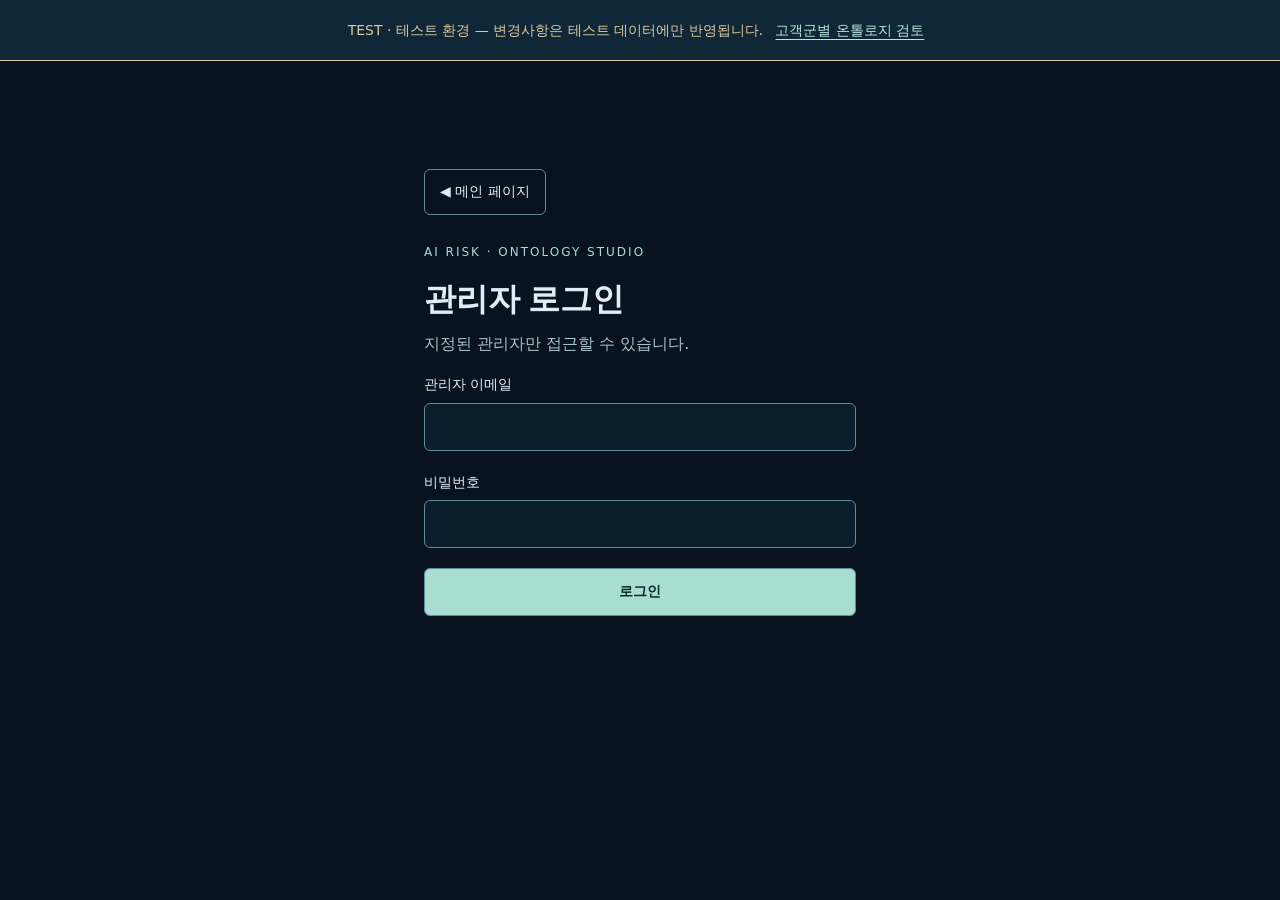
==== commit 2f014295: "Deploy verified test release 2026-10-11T05-19-54-042Z-b5d1bf" ====
--- a/admin/index.html
+++ b/admin/index.html
@@ -1,4 +1,4 @@
-<!doctype html><html lang="ko"><head><meta charset="utf-8"><meta name="viewport" content="width=device-width,initial-scale=1"><meta name="robots" content="noindex,nofollow"><meta http-equiv="Content-Security-Policy" content="default-src 'none'; script-src 'self'; style-src 'self'; font-src 'self'; connect-src 'self' https://jiyngdwpdmpjiwdnyanb.supabase.co; img-src 'self'; frame-src 'self'; base-uri 'self'; form-action 'self'; object-src 'none'"><title>Ontology Studio · 관리자</title><link rel="stylesheet" href="../typography.css?v=3cce4a8bebd0"><link rel="stylesheet" href="../design-system.css?v=65d8efb1ddf2"><link rel="stylesheet" href="style.css?v=56a049bc0601"><script defer src="../design-system.js?v=c5fee0c8ad4a"></script><script defer src="../vendor/supabase/supabase.js?v=59d39487c358"></script><script defer src="supabase-client.js?v=5d4dd724b2d3"></script><script defer src="../ontology-model.js?v=e45976063c75"></script><script defer src="../gap-engine.js?v=27c63c56bf07"></script><script defer src="editor.js?v=c710503fe999"></script><script defer src="participants.js?v=30a45d726e4e"></script><script defer src="../gap-audience-data.js?v=ede830a0fef1"></script><script defer src="../gap-audience-en.js?v=f5d337f976ab"></script><script defer src="../report-model.js?v=b1a3f918ff17"></script><script defer src="../report-view.js?v=c445baf2b1e0"></script><script defer src="ai-settings.js?v=7ded7d753eb6"></script><script defer src="report-ai.js?v=bfe056c7ac19"></script><script defer src="../report-countries.js?v=1fb9ab42c488"></script><script defer src="reports.js?v=923935f735a0"></script><script defer src="workspace-tabs.js?v=c898543c533c"></script><link rel="stylesheet" href="../reports.css?v=e0527166ae8d"><link rel="stylesheet" href="ai-settings.css?v=958fc06388a9"><link rel="stylesheet" href="../test-environment.css?v=90b4c5622796"></head><body><aside class="test-environment-banner" data-no-translate aria-label="테스트 환경">TEST · 테스트 환경 — 변경사항은 테스트 데이터에만 반영됩니다. <a class="ds-link" href="../audience-ontology.html">고객군별 온톨로지 검토</a></aside><section id="access-gate" class="login"><a class="home-link" href="../">◀ 메인 페이지</a><h1>관리자 권한 확인</h1><p id="gate-message" role="status">Supabase 로그인과 편집 권한을 확인하고 있습니다…</p><a href="login.html">관리자 로그인으로 이동</a></section><main id="editor" hidden>
+<!doctype html><html lang="ko"><head><meta charset="utf-8"><meta name="viewport" content="width=device-width,initial-scale=1"><meta http-equiv="Content-Security-Policy" content="default-src 'none'; script-src 'self'; style-src 'self'; font-src 'self'; connect-src 'self' https://jiyngdwpdmpjiwdnyanb.supabase.co; img-src 'self'; frame-src 'self'; base-uri 'self'; form-action 'self'; object-src 'none'"><title>Ontology Studio · 관리자</title><link rel="stylesheet" href="../typography.css?v=3cce4a8bebd0"><link rel="stylesheet" href="../design-system.css?v=65d8efb1ddf2"><link rel="stylesheet" href="style.css?v=56a049bc0601"><script defer src="../design-system.js?v=c5fee0c8ad4a"></script><script defer src="../vendor/supabase/supabase.js?v=59d39487c358"></script><script defer src="supabase-client.js?v=5d4dd724b2d3"></script><script defer src="../ontology-model.js?v=e45976063c75"></script><script defer src="../gap-engine.js?v=27c63c56bf07"></script><script defer src="editor.js?v=c710503fe999"></script><script defer src="participants.js?v=30a45d726e4e"></script><script defer src="../gap-audience-data.js?v=ede830a0fef1"></script><script defer src="../gap-audience-en.js?v=f5d337f976ab"></script><script defer src="../report-model.js?v=b1a3f918ff17"></script><script defer src="../report-view.js?v=c445baf2b1e0"></script><script defer src="ai-settings.js?v=7ded7d753eb6"></script><script defer src="report-ai.js?v=bfe056c7ac19"></script><script defer src="../report-countries.js?v=1fb9ab42c488"></script><script defer src="reports.js?v=815e529b9ab4"></script><script defer src="workspace-tabs.js?v=c898543c533c"></script><link rel="stylesheet" href="../reports.css?v=e0527166ae8d"><link rel="stylesheet" href="ai-settings.css?v=958fc06388a9"><meta name="robots" content="noindex,nofollow"><link rel="stylesheet" href="../test-environment.css?v=90b4c5622796"></head><body><aside class="test-environment-banner" data-no-translate aria-label="테스트 환경">TEST · 테스트 환경 — 변경사항은 테스트 데이터에만 반영됩니다. <a class="ds-link" href="../audience-ontology.html">고객군별 온톨로지 검토</a></aside><section id="access-gate" class="login"><a class="home-link" href="../">◀ 메인 페이지</a><h1>관리자 권한 확인</h1><p id="gate-message" role="status">Supabase 로그인과 편집 권한을 확인하고 있습니다…</p><a href="login.html">관리자 로그인으로 이동</a></section><main id="editor" hidden>
 <header><div><p class="eyebrow">AI RISK · ADMIN ONLY</p><h1>Ontology Studio</h1><p class="muted">위험과 정책을 연결하는 개념·통제수단·근거를 관리합니다.</p></div><div class="header-actions"><a class="home-link" href="../">◀ 메인 페이지</a><button id="logout">로그아웃</button></div></header>
 <nav class="admin-workspace-tabs" role="tablist" aria-label="관리자 작업"><button id="ontology-workspace-tab" role="tab" aria-selected="true" aria-controls="ontology-workspace" data-admin-workspace="ontology">온톨로지</button><button id="weekly-workspace-tab" role="tab" aria-selected="false" aria-controls="weekly-workspace" data-admin-workspace="weekly" tabindex="-1">주간 TOP 10</button><button id="participants-workspace-tab" role="tab" aria-selected="false" aria-controls="participants-workspace" data-admin-workspace="participants" tabindex="-1">참여자</button><button id="reports-workspace-tab" role="tab" aria-selected="false" aria-controls="reports-workspace" data-admin-workspace="reports" tabindex="-1">Gap 보고서</button></nav><div id="ontology-workspace" role="tabpanel" aria-labelledby="ontology-workspace-tab"><section class="toolbar"><span id="version">불러오는 중…</span><button id="reload">최신본 불러오기</button><button id="export">초안 JSON 내려받기</button><label class="file-button">JSON 가져오기<input id="import" type="file" accept="application/json,.json"></label><button id="save" class="primary">초안 저장</button><button id="publish">발행 검토</button></section>
 <p id="message" role="status" aria-live="polite"></p>
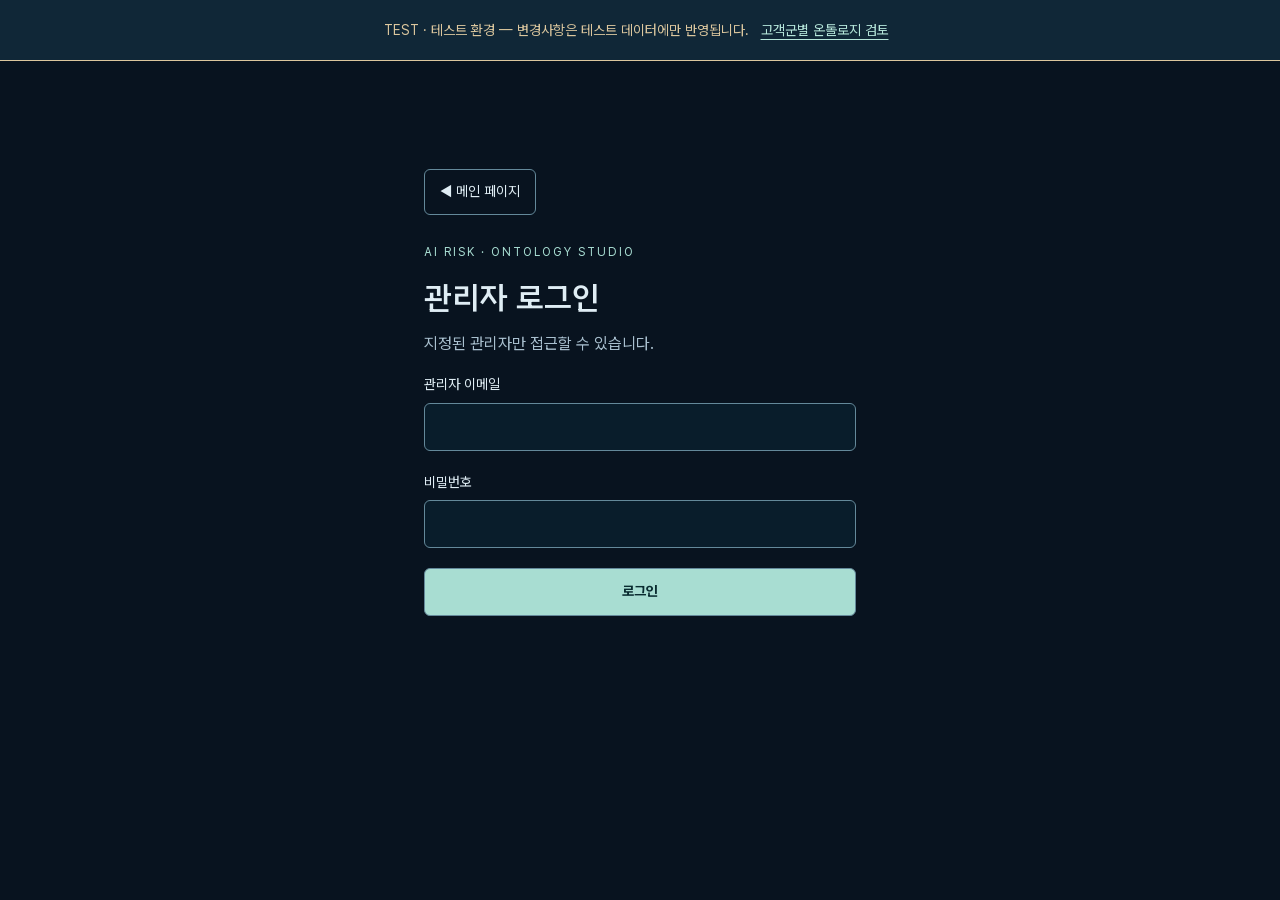
==== commit e8df7a4a: "Deploy verified test release 2026-10-12T12-22-23-570Z-51de44" ====
--- a/admin/index.html
+++ b/admin/index.html
@@ -1,4 +1,4 @@
-<!doctype html><html lang="ko"><head><meta charset="utf-8"><meta name="viewport" content="width=device-width,initial-scale=1"><meta http-equiv="Content-Security-Policy" content="default-src 'none'; script-src 'self'; style-src 'self'; font-src 'self'; connect-src 'self' https://jiyngdwpdmpjiwdnyanb.supabase.co; img-src 'self'; frame-src 'self'; base-uri 'self'; form-action 'self'; object-src 'none'"><title>Ontology Studio · 관리자</title><link rel="stylesheet" href="../typography.css?v=3cce4a8bebd0"><link rel="stylesheet" href="../design-system.css?v=65d8efb1ddf2"><link rel="stylesheet" href="style.css?v=56a049bc0601"><script defer src="../design-system.js?v=c5fee0c8ad4a"></script><script defer src="../vendor/supabase/supabase.js?v=59d39487c358"></script><script defer src="supabase-client.js?v=5d4dd724b2d3"></script><script defer src="../ontology-model.js?v=e45976063c75"></script><script defer src="../gap-engine.js?v=27c63c56bf07"></script><script defer src="editor.js?v=c710503fe999"></script><script defer src="participants.js?v=30a45d726e4e"></script><script defer src="../gap-audience-data.js?v=ede830a0fef1"></script><script defer src="../gap-audience-en.js?v=f5d337f976ab"></script><script defer src="../report-model.js?v=b1a3f918ff17"></script><script defer src="../report-view.js?v=c445baf2b1e0"></script><script defer src="ai-settings.js?v=7ded7d753eb6"></script><script defer src="report-ai.js?v=bfe056c7ac19"></script><script defer src="../report-countries.js?v=1fb9ab42c488"></script><script defer src="reports.js?v=815e529b9ab4"></script><script defer src="workspace-tabs.js?v=c898543c533c"></script><link rel="stylesheet" href="../reports.css?v=e0527166ae8d"><link rel="stylesheet" href="ai-settings.css?v=958fc06388a9"><meta name="robots" content="noindex,nofollow"><link rel="stylesheet" href="../test-environment.css?v=90b4c5622796"></head><body><aside class="test-environment-banner" data-no-translate aria-label="테스트 환경">TEST · 테스트 환경 — 변경사항은 테스트 데이터에만 반영됩니다. <a class="ds-link" href="../audience-ontology.html">고객군별 온톨로지 검토</a></aside><section id="access-gate" class="login"><a class="home-link" href="../">◀ 메인 페이지</a><h1>관리자 권한 확인</h1><p id="gate-message" role="status">Supabase 로그인과 편집 권한을 확인하고 있습니다…</p><a href="login.html">관리자 로그인으로 이동</a></section><main id="editor" hidden>
+<!doctype html><html lang="ko"><head><meta charset="utf-8"><meta name="viewport" content="width=device-width,initial-scale=1"><meta http-equiv="Content-Security-Policy" content="default-src 'none'; script-src 'self'; style-src 'self'; font-src 'self'; connect-src 'self' https://jiyngdwpdmpjiwdnyanb.supabase.co; img-src 'self'; frame-src 'self'; base-uri 'self'; form-action 'self'; object-src 'none'"><title>Ontology Studio · 관리자</title><link rel="stylesheet" href="../typography.css?v=421d01e20609"><link rel="stylesheet" href="../design-system.css?v=ad229abfdbd5"><link rel="stylesheet" href="style.css?v=e48f63712bd0"><script defer src="../design-system.js?v=c5fee0c8ad4a"></script><script defer src="../vendor/supabase/supabase.js?v=59d39487c358"></script><script defer src="supabase-client.js?v=5d4dd724b2d3"></script><script defer src="../ontology-model.js?v=e45976063c75"></script><script defer src="../gap-engine.js?v=27c63c56bf07"></script><script defer src="editor.js?v=c710503fe999"></script><script defer src="participants.js?v=30a45d726e4e"></script><script defer src="../gap-audience-data.js?v=ede830a0fef1"></script><script defer src="../gap-audience-en.js?v=f5d337f976ab"></script><script defer src="../report-model.js?v=b1a3f918ff17"></script><script defer src="../report-view.js?v=c445baf2b1e0"></script><script defer src="ai-settings.js?v=7ded7d753eb6"></script><script defer src="report-ai.js?v=bfe056c7ac19"></script><script defer src="../report-countries.js?v=1fb9ab42c488"></script><script defer src="reports.js?v=815e529b9ab4"></script><script defer src="workspace-tabs.js?v=c898543c533c"></script><link rel="stylesheet" href="../reports.css?v=84b7ba926faa"><link rel="stylesheet" href="ai-settings.css?v=f9c4c3620087"><meta name="robots" content="noindex,nofollow"><link rel="stylesheet" href="../test-environment.css?v=90b4c5622796"></head><body><aside class="test-environment-banner" data-no-translate aria-label="테스트 환경">TEST · 테스트 환경 — 변경사항은 테스트 데이터에만 반영됩니다. <a class="ds-link" href="../audience-ontology.html">고객군별 온톨로지 검토</a></aside><section id="access-gate" class="login"><a class="home-link" href="../">◀ 메인 페이지</a><h1>관리자 권한 확인</h1><p id="gate-message" role="status">Supabase 로그인과 편집 권한을 확인하고 있습니다…</p><a href="login.html">관리자 로그인으로 이동</a></section><main id="editor" hidden>
 <header><div><p class="eyebrow">AI RISK · ADMIN ONLY</p><h1>Ontology Studio</h1><p class="muted">위험과 정책을 연결하는 개념·통제수단·근거를 관리합니다.</p></div><div class="header-actions"><a class="home-link" href="../">◀ 메인 페이지</a><button id="logout">로그아웃</button></div></header>
 <nav class="admin-workspace-tabs" role="tablist" aria-label="관리자 작업"><button id="ontology-workspace-tab" role="tab" aria-selected="true" aria-controls="ontology-workspace" data-admin-workspace="ontology">온톨로지</button><button id="weekly-workspace-tab" role="tab" aria-selected="false" aria-controls="weekly-workspace" data-admin-workspace="weekly" tabindex="-1">주간 TOP 10</button><button id="participants-workspace-tab" role="tab" aria-selected="false" aria-controls="participants-workspace" data-admin-workspace="participants" tabindex="-1">참여자</button><button id="reports-workspace-tab" role="tab" aria-selected="false" aria-controls="reports-workspace" data-admin-workspace="reports" tabindex="-1">Gap 보고서</button></nav><div id="ontology-workspace" role="tabpanel" aria-labelledby="ontology-workspace-tab"><section class="toolbar"><span id="version">불러오는 중…</span><button id="reload">최신본 불러오기</button><button id="export">초안 JSON 내려받기</button><label class="file-button">JSON 가져오기<input id="import" type="file" accept="application/json,.json"></label><button id="save" class="primary">초안 저장</button><button id="publish">발행 검토</button></section>
 <p id="message" role="status" aria-live="polite"></p>
--- a/typography.css
+++ b/typography.css
@@ -1,11 +1,11 @@
 @import url("./fonts.css");
 /* Typography adapted from WORFLOGY; self-hosted font licenses in assets/fonts. */
-:root{--font-body:"Upright Quotes", Pretendard, "Malgun Gothic", system-ui, sans-serif;--font-title:"Upright Quotes", "Space Grotesk", SUITE, Pretendard, sans-serif;--font-number:"Upright Quotes", "Space Grotesk", Pretendard, sans-serif;--type-body:var(--airisk-foundation-type-16px);--type-ui:var(--airisk-foundation-type-14px);--type-meta:var(--airisk-foundation-type-12px)}
-html{text-size-adjust:100%;-webkit-text-size-adjust:100%}body{font-family:var(--font-body);font-size:var(--type-body);line-height:1.7;word-break:keep-all;overflow-wrap:break-word}button,input,select,textarea{font-family:inherit;line-height:1.5}h1,h2,h3,h4{font-family:var(--font-title);font-weight:700;line-height:1.4;text-wrap:balance}p{margin-block:var(--airisk-foundation-space-12px);text-wrap:pretty}
-#risk-title,.policy-heading>.eyebrow{font-family:var(--font-number)}#risk-title{font-size:var(--ds-type-section);line-height:1.25;letter-spacing:0;margin:0 0 var(--airisk-foundation-space-14px)}.risk-kicker{font-size:var(--ds-type-meta);letter-spacing:0;line-height:1.5}.risk-country h2{font-size:var(--airisk-foundation-type-28px)}.risk-country>span{font-size:var(--ds-type-meta)}#risk-state{font-size:var(--ds-type-meta);line-height:1.6}.risk-period{font-size:var(--ds-type-meta);line-height:1.6}.metric-main>span,.metric-pair span{font-size:var(--ds-type-ui);line-height:1.5}.metric-main small,.metric-pair small{font-size:var(--ds-type-meta);line-height:1.5}.metric-main strong{font-family:var(--font-number);font-variant-numeric:tabular-nums;font-size:var(--airisk-foundation-type-48px);line-height:1.2;font-weight:500}.metric-pair strong{font-family:var(--font-number);font-variant-numeric:tabular-nums;font-size:var(--airisk-foundation-type-28px);line-height:1.4}.metric-main{padding-left:var(--airisk-foundation-space-82px);min-height:88px;margin:var(--airisk-foundation-space-14px) 0}#risk-donut{width:66px;height:66px;top:10px}.overview-heading{flex-wrap:wrap;gap:var(--airisk-foundation-space-4px)}.overview-heading h3{font-size:var(--ds-type-body)}.overview-heading>span,.overview-note{font-size:var(--ds-type-meta);line-height:1.6}.overview-row{font-size:var(--airisk-foundation-type-15px);padding:var(--airisk-foundation-space-10px) var(--airisk-foundation-space-12px)}.overview-row strong{font-size:var(--airisk-foundation-type-15px);font-variant-numeric:tabular-nums}.journey-primary,.journey-close,.map-controls button,#risk-refresh{font-size:var(--ds-type-ui);line-height:1.5}.journey-primary{min-height:44px}.risk-note,.risk-sources a{font-size:var(--ds-type-meta);line-height:1.65}.risk-sources{flex-wrap:wrap}.eyebrow{font-size:var(--ds-type-meta);line-height:1.5;letter-spacing:1px}.policy-heading h2{font-size:var(--airisk-foundation-type-28px);font-weight:700;line-height:1.45}.policy-heading p{font-size:var(--ds-type-body);line-height:1.75;color:var(--ds-text-muted)}.policy-questions span{font-size:var(--ds-type-ui);line-height:1.6}.policy-heading small{font-size:var(--ds-type-meta);line-height:1.7;color:var(--airisk-foundation-color-a1b8c8)}.community-entry h2{font-size:var(--airisk-foundation-type-26px);font-weight:700;line-height:1.4}.community-entry p{font-size:var(--airisk-foundation-type-15px);line-height:1.65}.community-entry{padding:var(--airisk-foundation-space-18px) var(--airisk-foundation-space-24px)}.community-entry .eyebrow{font-size:var(--ds-type-meta)}
-.journey-dialog-head h2{font-size:var(--ds-type-section);line-height:1.4}.explorer h3{font-size:var(--airisk-foundation-type-22px)}.explorer h4{font-size:var(--airisk-foundation-type-18px);font-weight:700}.journey-dialog .scope-note,.journey-dialog .explorer-heading>span{font-size:var(--airisk-foundation-type-13px);line-height:1.7}.interest-prompt label,.interest-prompt select,.journey-dialog .classification-head,.journey-dialog .classification-head select,.type-filters button{font-size:var(--ds-type-ui)}.interest-prompt small{font-size:var(--ds-type-meta)}.type-filters button{min-height:40px}.journey-dialog .category-bar-label{font-size:var(--airisk-foundation-type-15px);line-height:1.6}.category-bar{padding:var(--airisk-foundation-space-10px)}.filter-caption,.filter-caption button{font-size:var(--airisk-foundation-type-13px)}.trend-heading>span,.records-heading>span{font-size:var(--ds-type-meta)}.trend-heading{gap:var(--airisk-foundation-space-12px);flex-wrap:wrap}.month-count,.month-label{font-size:var(--ds-type-meta)}.month-column{min-width:44px}.month-count{font-variant-numeric:tabular-nums}.journey-dialog .record-title{font-size:var(--ds-type-body);line-height:1.7}.record-meta,.record-note{font-size:var(--ds-type-meta);line-height:1.65}.record-pagination,.record-pagination button{font-size:var(--ds-type-ui)}.detail-body h3,.discussion-body h3{font-size:var(--airisk-foundation-type-28px);line-height:1.45}.detail-summary,.discussion-body>p{font-size:var(--ds-type-body);line-height:1.8;max-width:72ch}.detail-facts>div{font-size:var(--ds-type-ui);line-height:1.7}.discussion-body label,.discussion-roles span{font-size:var(--ds-type-ui)}.discussion-body small{font-size:var(--ds-type-meta);line-height:1.7}#discussion-status{font-size:var(--ds-type-ui)}.record-title,.detail-summary,.detail-body h3{overflow-wrap:anywhere;word-break:normal}
-#risk-panel{width:350px;padding:var(--airisk-foundation-space-22px)}.policy-heading{width:285px}.source-details{margin-top:var(--airisk-foundation-space-12px)}.source-details>summary{font-size:var(--ds-type-ui);cursor:pointer;color:var(--airisk-foundation-color-acc7d7)}.source-details .risk-note{margin:var(--airisk-foundation-space-8px) 0}.source-details #risk-updated{display:block}
+:root{--font-body:var(--ds-font-body);--font-title:var(--ds-font-title);--font-number:var(--ds-font-number);--type-body:var(--ds-type-body);--type-ui:var(--ds-type-ui);--type-meta:var(--ds-type-meta)}
+html{text-size-adjust:100%;-webkit-text-size-adjust:100%}body{font-family:var(--font-body);font-size:var(--type-body);line-height:var(--ds-line-body);word-break:keep-all;overflow-wrap:break-word}button,input,select,textarea{font-family:inherit;line-height:var(--ds-line-control)}h1,h2,h3,h4{font-family:var(--font-title);font-weight:var(--ds-weight-bold);line-height:var(--ds-line-heading);text-wrap:balance}p{margin-block:var(--ds-space-3);text-wrap:pretty}
+#risk-title,.policy-heading>.eyebrow{font-family:var(--font-number)}#risk-title{font-size:var(--ds-type-section);line-height:var(--ds-line-1-25);letter-spacing:0;margin:0 0 var(--airisk-foundation-space-14px)}.risk-kicker{font-size:var(--ds-type-meta);letter-spacing:0;line-height:var(--ds-line-control)}.risk-country h2{font-size:var(--airisk-foundation-type-28px)}.risk-country>span{font-size:var(--ds-type-meta)}#risk-state{font-size:var(--ds-type-meta);line-height:var(--ds-line-1-6)}.risk-period{font-size:var(--ds-type-meta);line-height:var(--ds-line-1-6)}.metric-main>span,.metric-pair span{font-size:var(--ds-type-ui);line-height:var(--ds-line-control)}.metric-main small,.metric-pair small{font-size:var(--ds-type-meta);line-height:var(--ds-line-control)}.metric-main strong{font-family:var(--font-number);font-variant-numeric:tabular-nums;font-size:var(--airisk-foundation-type-48px);line-height:var(--ds-line-1-2);font-weight:var(--ds-weight-medium)}.metric-pair strong{font-family:var(--font-number);font-variant-numeric:tabular-nums;font-size:var(--airisk-foundation-type-28px);line-height:var(--ds-line-heading)}.metric-main{padding-left:var(--airisk-foundation-space-82px);min-height:88px;margin:var(--airisk-foundation-space-14px) 0}#risk-donut{width:66px;height:66px;top:10px}.overview-heading{flex-wrap:wrap;gap:var(--ds-space-1)}.overview-heading h3{font-size:var(--ds-type-body)}.overview-heading>span,.overview-note{font-size:var(--ds-type-meta);line-height:var(--ds-line-1-6)}.overview-row{font-size:var(--airisk-foundation-type-15px);padding:var(--airisk-foundation-space-10px) var(--ds-space-3)}.overview-row strong{font-size:var(--airisk-foundation-type-15px);font-variant-numeric:tabular-nums}.journey-primary,.journey-close,.map-controls button,#risk-refresh{font-size:var(--ds-type-ui);line-height:var(--ds-line-control)}.journey-primary{min-height:44px}.risk-note,.risk-sources a{font-size:var(--ds-type-meta);line-height:var(--ds-line-1-65)}.risk-sources{flex-wrap:wrap}.eyebrow{font-size:var(--ds-type-meta);line-height:var(--ds-line-control);letter-spacing:var(--ds-tracking-1px)}.policy-heading h2{font-size:var(--airisk-foundation-type-28px);font-weight:var(--ds-weight-bold);line-height:var(--ds-line-1-45)}.policy-heading p{font-size:var(--ds-type-body);line-height:var(--ds-line-1-75);color:var(--ds-text-muted)}.policy-questions span{font-size:var(--ds-type-ui);line-height:var(--ds-line-1-6)}.policy-heading small{font-size:var(--ds-type-meta);line-height:var(--ds-line-body);color:var(--airisk-foundation-color-a1b8c8)}.community-entry h2{font-size:var(--airisk-foundation-type-26px);font-weight:var(--ds-weight-bold);line-height:var(--ds-line-heading)}.community-entry p{font-size:var(--airisk-foundation-type-15px);line-height:var(--ds-line-1-65)}.community-entry{padding:var(--airisk-foundation-space-18px) var(--ds-space-6)}.community-entry .eyebrow{font-size:var(--ds-type-meta)}
+.journey-dialog-head h2{font-size:var(--ds-type-section);line-height:var(--ds-line-heading)}.explorer h3{font-size:var(--airisk-foundation-type-22px)}.explorer h4{font-size:var(--airisk-foundation-type-18px);font-weight:var(--ds-weight-bold)}.journey-dialog .scope-note,.journey-dialog .explorer-heading>span{font-size:var(--airisk-foundation-type-13px);line-height:var(--ds-line-body)}.interest-prompt label,.interest-prompt select,.journey-dialog .classification-head,.journey-dialog .classification-head select,.type-filters button{font-size:var(--ds-type-ui)}.interest-prompt small{font-size:var(--ds-type-meta)}.type-filters button{min-height:40px}.journey-dialog .category-bar-label{font-size:var(--airisk-foundation-type-15px);line-height:var(--ds-line-1-6)}.category-bar{padding:var(--airisk-foundation-space-10px)}.filter-caption,.filter-caption button{font-size:var(--airisk-foundation-type-13px)}.trend-heading>span,.records-heading>span{font-size:var(--ds-type-meta)}.trend-heading{gap:var(--ds-space-3);flex-wrap:wrap}.month-count,.month-label{font-size:var(--ds-type-meta)}.month-column{min-width:44px}.month-count{font-variant-numeric:tabular-nums}.journey-dialog .record-title{font-size:var(--ds-type-body);line-height:var(--ds-line-body)}.record-meta,.record-note{font-size:var(--ds-type-meta);line-height:var(--ds-line-1-65)}.record-pagination,.record-pagination button{font-size:var(--ds-type-ui)}.detail-body h3,.discussion-body h3{font-size:var(--airisk-foundation-type-28px);line-height:var(--ds-line-1-45)}.detail-summary,.discussion-body>p{font-size:var(--ds-type-body);line-height:var(--ds-line-1-8);max-width:72ch}.detail-facts>div{font-size:var(--ds-type-ui);line-height:var(--ds-line-body)}.discussion-body label,.discussion-roles span{font-size:var(--ds-type-ui)}.discussion-body small{font-size:var(--ds-type-meta);line-height:var(--ds-line-body)}#discussion-status{font-size:var(--ds-type-ui)}.record-title,.detail-summary,.detail-body h3{overflow-wrap:anywhere;word-break:normal}
+#risk-panel{width:350px;padding:var(--airisk-foundation-space-22px)}.policy-heading{width:285px}.source-details{margin-top:var(--ds-space-3)}.source-details>summary{font-size:var(--ds-type-ui);cursor:pointer;color:var(--airisk-foundation-color-acc7d7)}.source-details .risk-note{margin:var(--ds-space-2) 0}.source-details #risk-updated{display:block}
 @media(min-width:701px) and (max-width:1150px){#risk-panel{width:320px;padding:var(--airisk-foundation-space-18px)}.policy-heading{width:230px}.policy-heading h2{font-size:var(--ds-type-section)}.community-entry h2{font-size:var(--airisk-foundation-type-23px)}.community-entry p{font-size:var(--ds-type-ui)}}
 @media(max-width:700px){#risk-panel{width:calc(100% - 24px);padding:var(--airisk-foundation-space-22px)}.policy-heading{width:auto}.risk-country h2{font-size:var(--airisk-foundation-type-26px)}.community-entry h2{font-size:var(--ds-type-section)}.journey-dialog-head h2{font-size:var(--ds-type-card)}.detail-body h3,.discussion-body h3{font-size:var(--ds-type-section)}.journey-dialog .explorer-heading{align-items:start;flex-direction:column}.detail-facts{gap:var(--airisk-foundation-space-10px)}.journey-dialog .record-title{font-size:var(--ds-type-body)}.interest-prompt select{max-width:100%}.journey-dialog .classification-head select{max-width:65%}}
 
-@media(min-width:701px){#risk-panel{max-height:calc(100vh - 220px);box-sizing:border-box}.overview-categories{margin:var(--airisk-foundation-space-12px) 0;padding-top:var(--airisk-foundation-space-12px)}}
+@media(min-width:701px){#risk-panel{max-height:calc(100vh - 220px);box-sizing:border-box}.overview-categories{margin:var(--ds-space-3) 0;padding-top:var(--ds-space-3)}}
--- a/design-system.css
+++ b/design-system.css
@@ -1,6 +1,33 @@
 @import './foundation.css';
 /* AI RISK design system v1.2. Shared by the application and reference page. */
-:root{
+:root{
+ /* Product typography: preserve the existing metrics across every surface. */
+ --ds-line-1-3:1.3;
+ --ds-weight-semibold:600;
+ --ds-line-1-75:1.75;
+ --ds-line-1-8:1.8;
+ --ds-weight-bold:700;
+ --ds-tracking-2px:2px;
+ --ds-tracking-minus-1px:-1px;
+ --ds-tracking-1px:1px;
+ --ds-line-1-45:1.45;
+ --ds-weight-medium:500;
+ --ds-line-1-6:1.6;
+ --ds-line-1-2:1.2;
+ --ds-line-1-35:1.35;
+ --ds-line-1:1;
+ --ds-tracking-1-4px:1.4px;
+ --ds-tracking-1-5px:1.5px;
+ --ds-line-1-9:1.9;
+ --ds-weight-regular:400;
+ --ds-tracking-1-1px:1.1px;
+ --ds-tracking-0-5px:.5px;
+ --ds-line-1-25:1.25;
+ --ds-line-1-65:1.65;
+ --ds-tracking-0-11em:.11em;
+ --ds-tracking-minus-0-035em:-.035em;
+ --ds-line-1-08:1.08;
+ --ds-login-offset:12vh;
  --ds-background:var(--airisk-foundation-color-08131f);--ds-surface:var(--airisk-foundation-color-102737);--ds-surface-raised:var(--airisk-foundation-color-163241);--ds-input:var(--airisk-foundation-color-091d2b);
  --ds-text:var(--airisk-foundation-color-dfedf4);--ds-text-muted:var(--airisk-foundation-color-a9c0cf);--ds-text-subtle:var(--airisk-foundation-color-9fb7c7);
  --ds-border:var(--airisk-foundation-color-426578);--ds-border-control:var(--airisk-foundation-color-64899a);
@@ -18,8 +45,8 @@
  --ds-scrollbar-size:10px;--ds-scrollbar-track:var(--ds-input);--ds-scrollbar-thumb:var(--ds-border-control);--ds-scrollbar-hover:var(--ds-action);--ds-scrollbar-radius:var(--ds-radius-pill);
  --ds-shadow:0 24px 80px var(--airisk-foundation-color-00000066);--ds-backdrop:var(--airisk-foundation-color-030b14c9);
  /* Existing layout variables resolve to the shared foundations. */
- --font-body:var(--ds-font-body);--font-title:var(--ds-font-title);--font-number:var(--ds-font-number);
- --type-body:var(--ds-type-body);--type-ui:var(--ds-type-ui);--type-meta:var(--ds-type-meta);
+
+
  --work-width:var(--ds-work-width);--work-space-xs:var(--ds-space-2);--work-space-sm:var(--ds-space-4);--work-space-md:var(--ds-space-6);--work-space-lg:var(--ds-space-8);--work-radius:var(--ds-radius-panel);--work-input-height:var(--ds-action-height);--work-textarea-height:128px;--work-panel-border:var(--ds-border);--work-panel-bg:var(--ds-surface);
 }
 html,body{background:var(--ds-background);color:var(--ds-text)}body{font-family:var(--ds-font-body);font-size:var(--ds-type-body);line-height:var(--ds-line-body)}
@@ -29,9 +56,9 @@
 :where(button):disabled{opacity:.45;cursor:not-allowed}
 :where(button,a)[hidden]{display:none!important}
 /* Primary: advance or save. Secondary: resume an existing piece of work. */
-.ds-primary,.journey-primary,#explore-dialog #interest-question{display:inline-flex;align-items:center;justify-content:center;box-sizing:border-box;min-height:var(--ds-action-height);max-width:100%;gap:var(--ds-space-2);padding:var(--ds-space-3) var(--ds-space-4);border:1px solid var(--ds-action);border-radius:var(--ds-radius-control);background:var(--ds-action);color:var(--ds-on-action);font-size:var(--ds-type-ui);font-weight:700;line-height:var(--ds-line-control);text-decoration:none;white-space:normal;cursor:pointer}
+.ds-primary,.journey-primary,#explore-dialog #interest-question{display:inline-flex;align-items:center;justify-content:center;box-sizing:border-box;min-height:var(--ds-action-height);max-width:100%;gap:var(--ds-space-2);padding:var(--ds-space-3) var(--ds-space-4);border:1px solid var(--ds-action);border-radius:var(--ds-radius-control);background:var(--ds-action);color:var(--ds-on-action);font-size:var(--ds-type-ui);font-weight:var(--ds-weight-bold);line-height:var(--ds-line-control);text-decoration:none;white-space:normal;cursor:pointer}
 .ds-primary:hover:not(:disabled),.journey-primary:hover:not(:disabled){background:var(--ds-action-hover);border-color:var(--ds-action-hover)}
-.ds-secondary,#collective-work .work-secondary{display:inline-flex;align-items:center;justify-content:center;box-sizing:border-box;min-height:var(--ds-action-height);gap:var(--ds-space-2);padding:var(--ds-space-3) var(--ds-space-4);border:1px solid var(--ds-border-control);border-radius:var(--ds-radius-control);background:var(--ds-secondary);color:var(--ds-text);font-size:var(--ds-type-ui);font-weight:600;line-height:var(--ds-line-control);text-decoration:none;cursor:pointer}
+.ds-secondary,#collective-work .work-secondary{display:inline-flex;align-items:center;justify-content:center;box-sizing:border-box;min-height:var(--ds-action-height);gap:var(--ds-space-2);padding:var(--ds-space-3) var(--ds-space-4);border:1px solid var(--ds-border-control);border-radius:var(--ds-radius-control);background:var(--ds-secondary);color:var(--ds-text);font-size:var(--ds-type-ui);font-weight:var(--ds-weight-semibold);line-height:var(--ds-line-control);text-decoration:none;cursor:pointer}
 .ds-secondary:hover:not(:disabled),#collective-work .work-secondary:hover:not(:disabled){background:var(--ds-secondary-hover);border-color:var(--ds-action);color:var(--ds-text);text-decoration:none}
 .ds-quiet,.journey-close,.map-controls>button,.map-zoom-controls button,#risk-refresh,.record-pagination button{display:inline-flex;align-items:center;justify-content:center;box-sizing:border-box;min-height:var(--ds-target);padding:var(--ds-space-2) var(--ds-space-3);border:1px solid var(--ds-border-control);border-radius:var(--ds-radius-control);background:var(--ds-surface);color:var(--ds-text);font-size:var(--ds-type-ui);line-height:var(--ds-line-control);cursor:pointer}
 .ds-quiet:hover:not(:disabled),.journey-close:hover,.map-controls>button:hover,.map-zoom-controls button:hover,#risk-refresh:hover:not(:disabled),.record-pagination button:hover:not(:disabled){background:var(--ds-surface-raised)}
@@ -39,7 +66,7 @@
 .ds-link:hover,.risk-sources a:hover,#collective-work .work-action:not(.work-secondary):hover,.journey-link:hover{background:var(--ds-surface-raised);color:var(--ds-text)}
 /* Choice controls use aria-pressed as their single state source. */
 .ds-chip,.classification-chip,#explore-dialog .classification-chip{box-sizing:border-box;min-height:var(--ds-target);padding:var(--ds-space-2) var(--ds-space-3);border:1px solid var(--ds-border-control);border-radius:var(--ds-radius-pill);background:var(--ds-surface);color:var(--ds-text);font:inherit;font-size:var(--ds-type-ui);line-height:var(--ds-line-control);cursor:pointer;white-space:normal}
-.ds-chip[aria-pressed=true],.classification-chip[aria-pressed=true],#explore-dialog .classification-chip[aria-pressed=true],.explore-mobile-tabs button[aria-pressed=true]{background:var(--ds-action);color:var(--ds-on-action);border-color:var(--ds-action);font-weight:700}
+.ds-chip[aria-pressed=true],.classification-chip[aria-pressed=true],#explore-dialog .classification-chip[aria-pressed=true],.explore-mobile-tabs button[aria-pressed=true]{background:var(--ds-action);color:var(--ds-on-action);border-color:var(--ds-action);font-weight:var(--ds-weight-bold)}
 .type-filters button,.explore-mobile-tabs button{min-height:var(--ds-target);font-size:var(--ds-type-ui)}
 .type-filters [aria-pressed=true]{background:var(--ds-secondary-hover);color:var(--ds-text)}
 #clear-category{min-height:var(--ds-target);padding-inline:var(--ds-space-2);color:var(--ds-link)}
@@ -109,7 +136,7 @@
 details[open]>summary::marker{content:'▼  '}
 /* Label/value rows: keep labels aligned and allow long evidence to wrap. */
 .ds-facts{display:grid;grid-template-columns:minmax(0,10em) minmax(0,1fr);gap:var(--ds-space-2) var(--ds-space-4);margin:var(--ds-space-4) 0;font-size:var(--ds-type-ui);line-height:var(--ds-line-body)}
-.ds-facts dt{font-weight:600;color:var(--ds-text-muted)}
+.ds-facts dt{font-weight:var(--ds-weight-semibold);color:var(--ds-text-muted)}
 .ds-facts dd{margin:0;min-width:0;overflow-wrap:anywhere;color:var(--ds-text)}
 @media(max-width:540px){.ds-facts{grid-template-columns:minmax(0,1fr);row-gap:var(--ds-space-1)}.ds-facts dd+dt{margin-top:var(--ds-space-3)}}
 
--- a/admin/style.css
+++ b/admin/style.css
@@ -1,14 +1,14 @@
-:root{color-scheme:dark;font-family:var(--ds-font-body);color:var(--ds-text);background:var(--ds-background);line-height:var(--ds-line-body)}*{box-sizing:border-box}body{margin:0}main{max-width:1320px;margin:auto;padding:var(--ds-space-8) var(--ds-space-6)}h1{font-size:var(--airisk-foundation-type-32px);margin:0}h2{font-size:var(--ds-type-section);margin:0 0 var(--airisk-foundation-space-16px)}h3{font-size:var(--airisk-foundation-type-17px)}p{margin:var(--airisk-foundation-space-8px) 0 var(--airisk-foundation-space-16px)}.eyebrow{color:var(--ds-action);font-size:var(--airisk-foundation-type-12px);letter-spacing:2px}.muted{color:var(--ds-text-muted)}header,.toolbar,.list-head,.actions{display:flex;gap:var(--airisk-foundation-space-12px);align-items:center;flex-wrap:wrap}header{justify-content:space-between;margin-bottom:var(--airisk-foundation-space-24px)}button,.file-button{background:var(--ds-secondary);color:var(--ds-text);border:1px solid var(--ds-border-control);border-radius:var(--ds-radius-control);padding:var(--airisk-foundation-space-10px) var(--airisk-foundation-space-15px);min-height:var(--ds-target);font:inherit;font-size:var(--ds-type-ui);cursor:pointer}button:hover,.file-button:hover{background:var(--ds-secondary-hover)}button:disabled{opacity:.5;cursor:default}.primary{background:var(--ds-action);color:var(--ds-on-action);font-weight:700}.primary:hover{background:var(--ds-action-hover)}button[aria-current=true],button[aria-pressed=true]{border-color:var(--ds-action);background:var(--ds-secondary-hover)}.danger{color:var(--ds-error)}input,select,textarea{background:var(--ds-input);border:1px solid var(--ds-border-control);border-radius:var(--ds-radius-control);color:inherit;font:inherit;padding:var(--airisk-foundation-space-10px);width:100%;min-width:0}textarea{min-height:100px;resize:vertical}label{display:grid;gap:var(--airisk-foundation-space-6px);font-size:var(--ds-type-ui)}button:focus-visible,input:focus-visible,textarea:focus-visible,select:focus-visible,summary:focus-visible{outline:2px solid var(--ds-action);outline-offset:3px}.toolbar{padding:var(--airisk-foundation-space-16px);border:1px solid var(--ds-border);border-radius:var(--ds-radius-panel);background:var(--ds-surface)}.toolbar span{margin-right:auto;font-size:var(--ds-type-ui);overflow-wrap:anywhere}.file-button{display:flex;align-items:center}.file-button input{max-width:160px;font-size:var(--ds-type-ui);padding:0;border:0}.explanation{background:var(--ds-surface);padding:var(--airisk-foundation-space-20px);border-left:3px solid var(--ds-action);margin:var(--airisk-foundation-space-24px) 0}.explanation p{margin-bottom:0}nav{display:flex;gap:var(--airisk-foundation-space-10px);margin:var(--airisk-foundation-space-24px) 0;flex-wrap:wrap}.editor-grid{display:grid;grid-template-columns:320px minmax(0,1fr);gap:var(--airisk-foundation-space-24px)}.list-head{justify-content:space-between}.list-head h2{margin:0}#items{display:grid;gap:var(--airisk-foundation-space-8px);max-height:720px;overflow:auto;margin-top:var(--airisk-foundation-space-16px)}#items button{text-align:left;display:grid;gap:var(--airisk-foundation-space-4px);overflow-wrap:anywhere}#items small{color:var(--ds-text-muted)}.detail{min-width:0;padding:var(--airisk-foundation-space-24px);background:var(--ds-surface);border:1px solid var(--ds-border);border-radius:var(--ds-radius-panel)}.fields{display:grid;grid-template-columns:repeat(2,minmax(0,1fr));gap:var(--airisk-foundation-space-16px)}.fields .wide{grid-column:1/-1}.actions{margin-top:var(--airisk-foundation-space-24px)}#message{white-space:pre-wrap;color:var(--ds-warning);min-height:26px}#message.error{color:var(--ds-error)}.preview{margin:var(--airisk-foundation-space-40px) 0;padding-top:var(--airisk-foundation-space-24px);border-top:1px solid var(--ds-border)}pre{white-space:pre-wrap;overflow-wrap:anywhere;background:var(--ds-surface);border-radius:var(--ds-radius-panel);padding:var(--airisk-foundation-space-20px);font-size:var(--ds-type-ui)}.history-row{padding:var(--airisk-foundation-space-12px) 0;border-bottom:1px solid var(--ds-border);display:flex;gap:var(--airisk-foundation-space-16px);align-items:center;justify-content:space-between;overflow-wrap:anywhere}dialog{background:var(--ds-surface);color:var(--ds-text);border:1px solid var(--ds-border-control);border-radius:var(--ds-radius-dialog);max-width:560px;width:calc(100% - 32px);padding:var(--airisk-foundation-space-28px)}dialog::backdrop{background:var(--ds-backdrop)}.login{max-width:480px;padding-top:12vh;margin-inline:auto;padding-inline:var(--airisk-foundation-space-24px)}.login form{display:grid;gap:var(--airisk-foundation-space-20px)}#confirm-text{white-space:pre-line}@media(max-width:760px){main{padding:var(--airisk-foundation-space-24px) var(--airisk-foundation-space-16px)}.editor-grid,.fields{grid-template-columns:1fr}.detail{padding:var(--airisk-foundation-space-16px)}#items{max-height:260px}.toolbar>span{flex-basis:100%}.toolbar>button{flex:1 1 140px}.toolbar>.file-button{width:100%;flex-wrap:wrap}.history-row{align-items:flex-start;flex-direction:column}h1{font-size:var(--airisk-foundation-type-28px)}}
+:root{color-scheme:dark;font-family:var(--ds-font-body);color:var(--ds-text);background:var(--ds-background);line-height:var(--ds-line-body)}*{box-sizing:border-box}body{margin:0}main{max-width:1320px;margin:auto;padding:var(--ds-space-8) var(--ds-space-6)}h1{font-size:var(--airisk-foundation-type-32px);margin:0}h2{font-size:var(--ds-type-section);margin:0 0 var(--ds-space-4)}h3{font-size:var(--airisk-foundation-type-17px)}p{margin:var(--ds-space-2) 0 var(--ds-space-4)}.eyebrow{color:var(--ds-action);font-size:var(--airisk-foundation-type-12px);letter-spacing:var(--ds-tracking-2px)}.muted{color:var(--ds-text-muted)}header,.toolbar,.list-head,.actions{display:flex;gap:var(--ds-space-3);align-items:center;flex-wrap:wrap}header{justify-content:space-between;margin-bottom:var(--ds-space-6)}button,.file-button{background:var(--ds-secondary);color:var(--ds-text);border:1px solid var(--ds-border-control);border-radius:var(--ds-radius-control);padding:var(--airisk-foundation-space-10px) var(--airisk-foundation-space-15px);min-height:var(--ds-target);font:inherit;font-size:var(--ds-type-ui);cursor:pointer}button:hover,.file-button:hover{background:var(--ds-secondary-hover)}button:disabled{opacity:.5;cursor:default}.primary{background:var(--ds-action);color:var(--ds-on-action);font-weight:var(--ds-weight-bold)}.primary:hover{background:var(--ds-action-hover)}button[aria-current=true],button[aria-pressed=true]{border-color:var(--ds-action);background:var(--ds-secondary-hover)}.danger{color:var(--ds-error)}input,select,textarea{background:var(--ds-input);border:1px solid var(--ds-border-control);border-radius:var(--ds-radius-control);color:inherit;font:inherit;padding:var(--airisk-foundation-space-10px);width:100%;min-width:0}textarea{min-height:100px;resize:vertical}label{display:grid;gap:var(--airisk-foundation-space-6px);font-size:var(--ds-type-ui)}button:focus-visible,input:focus-visible,textarea:focus-visible,select:focus-visible,summary:focus-visible{outline:2px solid var(--ds-action);outline-offset:3px}.toolbar{padding:var(--ds-space-4);border:1px solid var(--ds-border);border-radius:var(--ds-radius-panel);background:var(--ds-surface)}.toolbar span{margin-right:auto;font-size:var(--ds-type-ui);overflow-wrap:anywhere}.file-button{display:flex;align-items:center}.file-button input{max-width:160px;font-size:var(--ds-type-ui);padding:0;border:0}.explanation{background:var(--ds-surface);padding:var(--airisk-foundation-space-20px);border-left:3px solid var(--ds-action);margin:var(--ds-space-6) 0}.explanation p{margin-bottom:0}nav{display:flex;gap:var(--airisk-foundation-space-10px);margin:var(--ds-space-6) 0;flex-wrap:wrap}.editor-grid{display:grid;grid-template-columns:320px minmax(0,1fr);gap:var(--ds-space-6)}.list-head{justify-content:space-between}.list-head h2{margin:0}#items{display:grid;gap:var(--ds-space-2);max-height:720px;overflow:auto;margin-top:var(--ds-space-4)}#items button{text-align:left;display:grid;gap:var(--ds-space-1);overflow-wrap:anywhere}#items small{color:var(--ds-text-muted)}.detail{min-width:0;padding:var(--ds-space-6);background:var(--ds-surface);border:1px solid var(--ds-border);border-radius:var(--ds-radius-panel)}.fields{display:grid;grid-template-columns:repeat(2,minmax(0,1fr));gap:var(--ds-space-4)}.fields .wide{grid-column:1/-1}.actions{margin-top:var(--ds-space-6)}#message{white-space:pre-wrap;color:var(--ds-warning);min-height:26px}#message.error{color:var(--ds-error)}.preview{margin:var(--airisk-foundation-space-40px) 0;padding-top:var(--ds-space-6);border-top:1px solid var(--ds-border)}pre{white-space:pre-wrap;overflow-wrap:anywhere;background:var(--ds-surface);border-radius:var(--ds-radius-panel);padding:var(--airisk-foundation-space-20px);font-size:var(--ds-type-ui)}.history-row{padding:var(--ds-space-3) 0;border-bottom:1px solid var(--ds-border);display:flex;gap:var(--ds-space-4);align-items:center;justify-content:space-between;overflow-wrap:anywhere}dialog{background:var(--ds-surface);color:var(--ds-text);border:1px solid var(--ds-border-control);border-radius:var(--ds-radius-dialog);max-width:560px;width:calc(100% - 32px);padding:var(--airisk-foundation-space-28px)}dialog::backdrop{background:var(--ds-backdrop)}.login{max-width:480px;padding-top:var(--ds-login-offset);margin-inline:auto;padding-inline:var(--ds-space-6)}.login form{display:grid;gap:var(--airisk-foundation-space-20px)}#confirm-text{white-space:pre-line}@media(max-width:760px){main{padding:var(--ds-space-6) var(--ds-space-4)}.editor-grid,.fields{grid-template-columns:1fr}.detail{padding:var(--ds-space-4)}#items{max-height:260px}.toolbar>span{flex-basis:100%}.toolbar>button{flex:1 1 140px}.toolbar>.file-button{width:100%;flex-wrap:wrap}.history-row{align-items:flex-start;flex-direction:column}h1{font-size:var(--airisk-foundation-type-28px)}}
 
-.header-actions{display:flex;align-items:center;gap:var(--airisk-foundation-space-12px);flex-wrap:wrap}.home-link{display:inline-flex;align-items:center;min-height:var(--ds-target);padding:var(--airisk-foundation-space-10px) var(--airisk-foundation-space-15px);border:1px solid var(--ds-border-control);border-radius:var(--ds-radius-control);color:var(--ds-text);font-size:var(--ds-type-ui);text-decoration:none}.home-link:hover{background:var(--ds-secondary-hover)}.home-link:focus-visible{outline:2px solid var(--ds-action);outline-offset:3px}.login>.home-link{margin-bottom:var(--airisk-foundation-space-20px)}
+.header-actions{display:flex;align-items:center;gap:var(--ds-space-3);flex-wrap:wrap}.home-link{display:inline-flex;align-items:center;min-height:var(--ds-target);padding:var(--airisk-foundation-space-10px) var(--airisk-foundation-space-15px);border:1px solid var(--ds-border-control);border-radius:var(--ds-radius-control);color:var(--ds-text);font-size:var(--ds-type-ui);text-decoration:none}.home-link:hover{background:var(--ds-secondary-hover)}.home-link:focus-visible{outline:2px solid var(--ds-action);outline-offset:3px}.login>.home-link{margin-bottom:var(--airisk-foundation-space-20px)}
 
 input,select,textarea{min-height:var(--ds-action-height)}.primary{min-height:var(--ds-action-height)}.header-actions{margin:0}#editor h1{font-size:var(--ds-type-title)}.detail h2{font-size:var(--ds-type-card)}dialog{max-height:calc(100dvh - 32px);overflow:auto}#confirm .actions{position:sticky;bottom:0;background:var(--ds-surface);padding-block:var(--ds-space-2)}
 
-.admin-workspace-tabs{display:flex;gap:var(--airisk-foundation-space-12px);margin:var(--airisk-foundation-space-20px) 0}.admin-workspace-tabs [aria-selected=true]{background:var(--ds-action);color:var(--ds-on-action)}#weekly-frame{width:100%;height:85vh;min-height:640px;border:0;background:var(--ds-background)}
+.admin-workspace-tabs{display:flex;gap:var(--ds-space-3);margin:var(--airisk-foundation-space-20px) 0}.admin-workspace-tabs [aria-selected=true]{background:var(--ds-action);color:var(--ds-on-action)}#weekly-frame{width:100%;height:85vh;min-height:640px;border:0;background:var(--ds-background)}
 
 /* Keep status on its own row and give all ontology actions one control size. */
 #ontology-workspace .toolbar>#version{flex:1 0 100%;margin:0}
-#ontology-workspace .toolbar>button,#ontology-workspace .toolbar>.file-button{min-height:var(--ds-action-height);display:inline-flex;align-items:center;justify-content:center;margin:0;line-height:1.5}
+#ontology-workspace .toolbar>button,#ontology-workspace .toolbar>.file-button{min-height:var(--ds-action-height);display:inline-flex;align-items:center;justify-content:center;margin:0;line-height:var(--ds-line-control)}
 #ontology-workspace .file-button{position:relative;overflow:hidden}
 #ontology-workspace .file-button input{position:absolute;inset:0;width:100%;height:100%;max-width:none;min-height:0;margin:0;padding:0;opacity:0;cursor:pointer}
 #ontology-workspace .file-button:focus-within{outline:2px solid var(--ds-action);outline-offset:3px}
--- a/reports.css
+++ b/reports.css
@@ -55,7 +55,7 @@
 .report-table-wrap{max-width:100%;overflow:auto;margin-block:var(--ds-space-4)}
 .report-table{border-collapse:collapse;width:100%;font-size:var(--ds-type-ui);line-height:var(--ds-line-body)}
 .report-table th,.report-table td{border:1px solid var(--ds-border-control);padding:var(--ds-space-3);text-align:start;vertical-align:top;min-width:8em}
-.report-table th{background:var(--ds-surface-raised);font-weight:700}
+.report-table th{background:var(--ds-surface-raised);font-weight:var(--ds-weight-bold)}
 .report-sources li:target{outline:2px solid var(--ds-focus);outline-offset:3px}
 @media print{.report-prose,.report-prose blockquote,.report-prose a,.report-table th,.report-table td{color:CanvasText;background:Canvas}.report-table-wrap{overflow:visible}.report-table th,.report-table td{min-width:0}.report-prose h3,.report-prose h4,.report-prose h5,.report-prose h6{break-after:avoid}.report-table tr{break-inside:avoid}.report-table thead{display:table-header-group}}
 
--- a/admin/ai-settings.css
+++ b/admin/ai-settings.css
@@ -1,3 +1,3 @@
-.ai-settings{margin-block:var(--ds-space-6);padding:var(--ds-space-4);border:1px solid var(--ds-border);border-radius:var(--ds-radius-panel);background:var(--ds-surface)}.ai-settings>summary{min-height:var(--ds-target);padding-block:var(--ds-space-2);cursor:pointer;font-weight:700}.ai-settings form{max-width:680px}.ai-settings fieldset{border:0;margin:0;padding:0;min-width:0}.ai-settings label{margin-top:var(--ds-space-4)}.ai-settings .actions{gap:var(--ds-space-3)}.ai-settings button{max-width:100%;white-space:normal}.ai-settings p{overflow-wrap:anywhere}.ai-settings select[size]{height:160px}.ai-settings select[size] option{padding:var(--ds-space-2);white-space:normal;overflow-wrap:anywhere}.ai-settings [hidden]{display:none!important}#ai-status{white-space:pre-wrap}#ai-confirm{overflow-wrap:anywhere}
+.ai-settings{margin-block:var(--ds-space-6);padding:var(--ds-space-4);border:1px solid var(--ds-border);border-radius:var(--ds-radius-panel);background:var(--ds-surface)}.ai-settings>summary{min-height:var(--ds-target);padding-block:var(--ds-space-2);cursor:pointer;font-weight:var(--ds-weight-bold)}.ai-settings form{max-width:680px}.ai-settings fieldset{border:0;margin:0;padding:0;min-width:0}.ai-settings label{margin-top:var(--ds-space-4)}.ai-settings .actions{gap:var(--ds-space-3)}.ai-settings button{max-width:100%;white-space:normal}.ai-settings p{overflow-wrap:anywhere}.ai-settings select[size]{height:160px}.ai-settings select[size] option{padding:var(--ds-space-2);white-space:normal;overflow-wrap:anywhere}.ai-settings [hidden]{display:none!important}#ai-status{white-space:pre-wrap}#ai-confirm{overflow-wrap:anywhere}
 
 #ai-proposal[hidden]{display:none!important}#ai-proposal-items summary{min-height:var(--ds-target);padding-block:var(--ds-space-2);cursor:pointer}#ai-proposal-items details{border:1px solid var(--ds-border);border-radius:var(--ds-radius-panel);padding:var(--ds-space-3);margin-block:var(--ds-space-3)}#ai-proposal-items p{white-space:pre-wrap}
